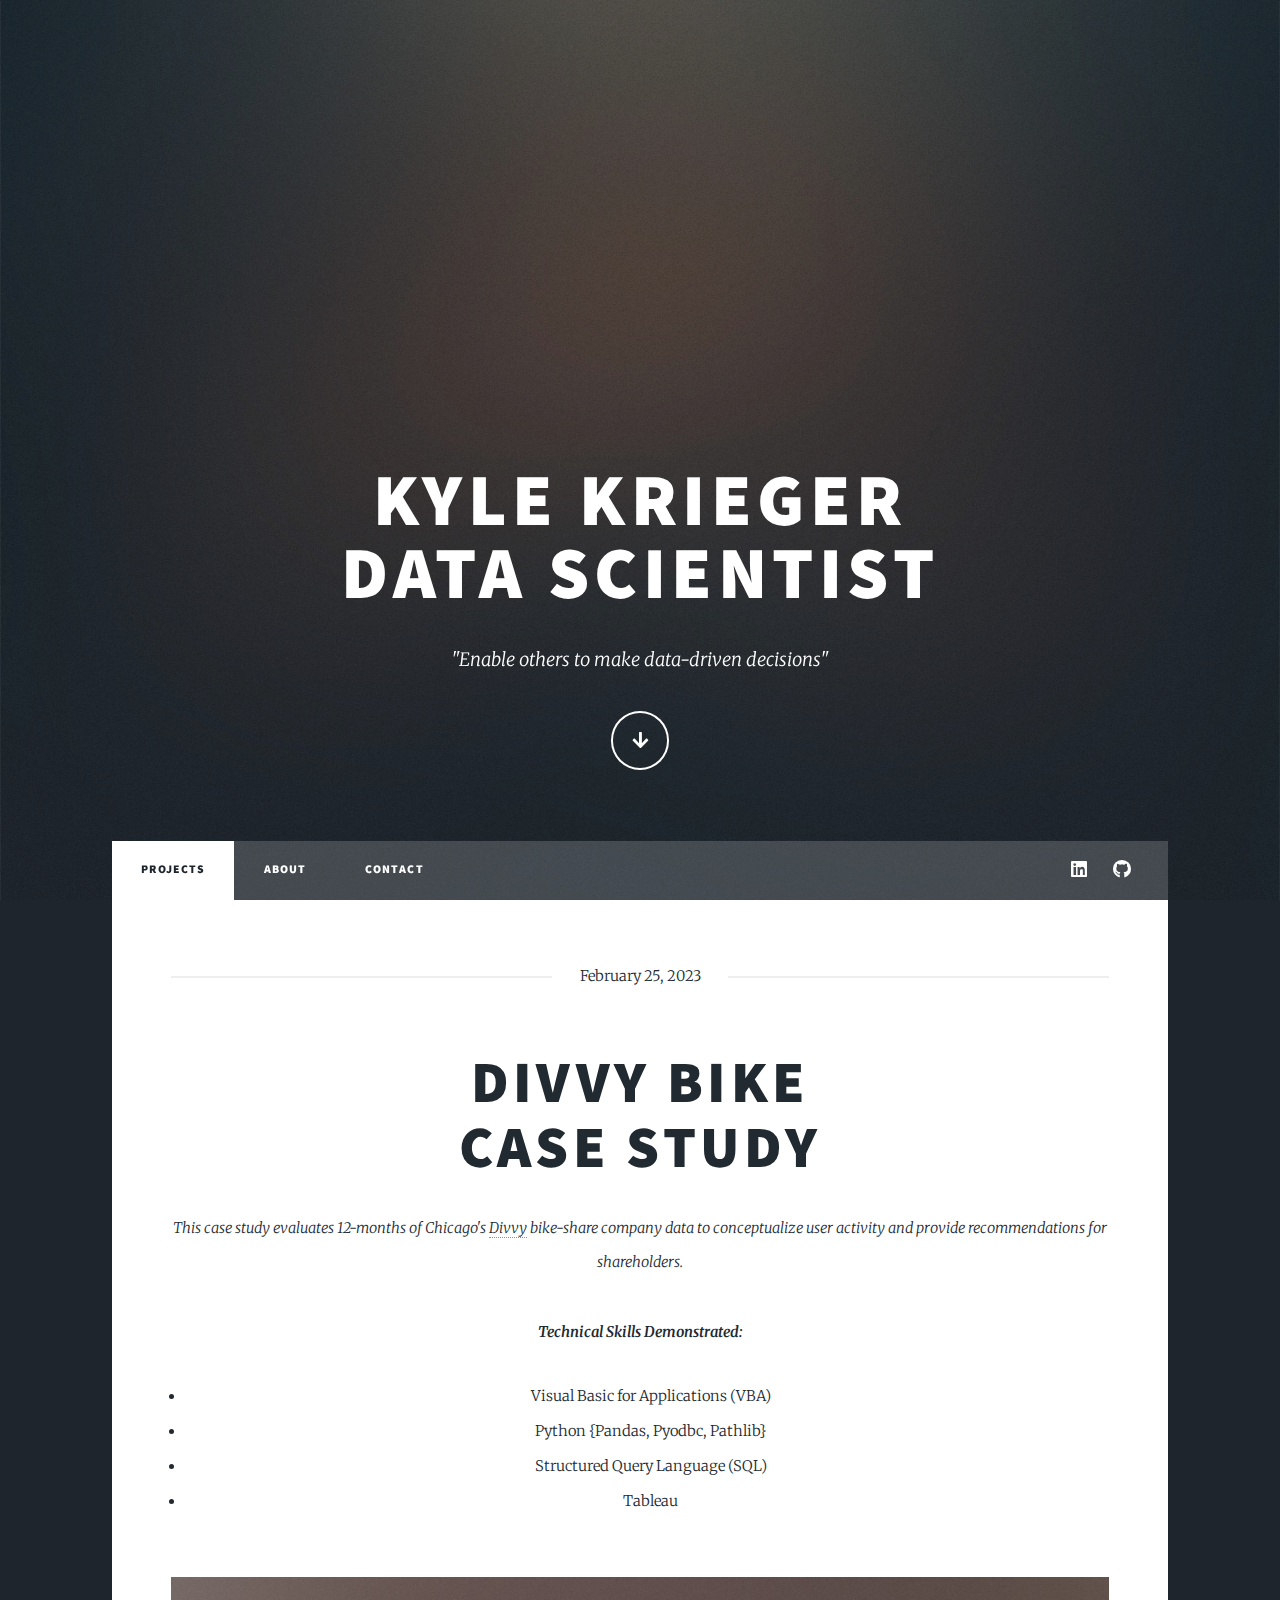
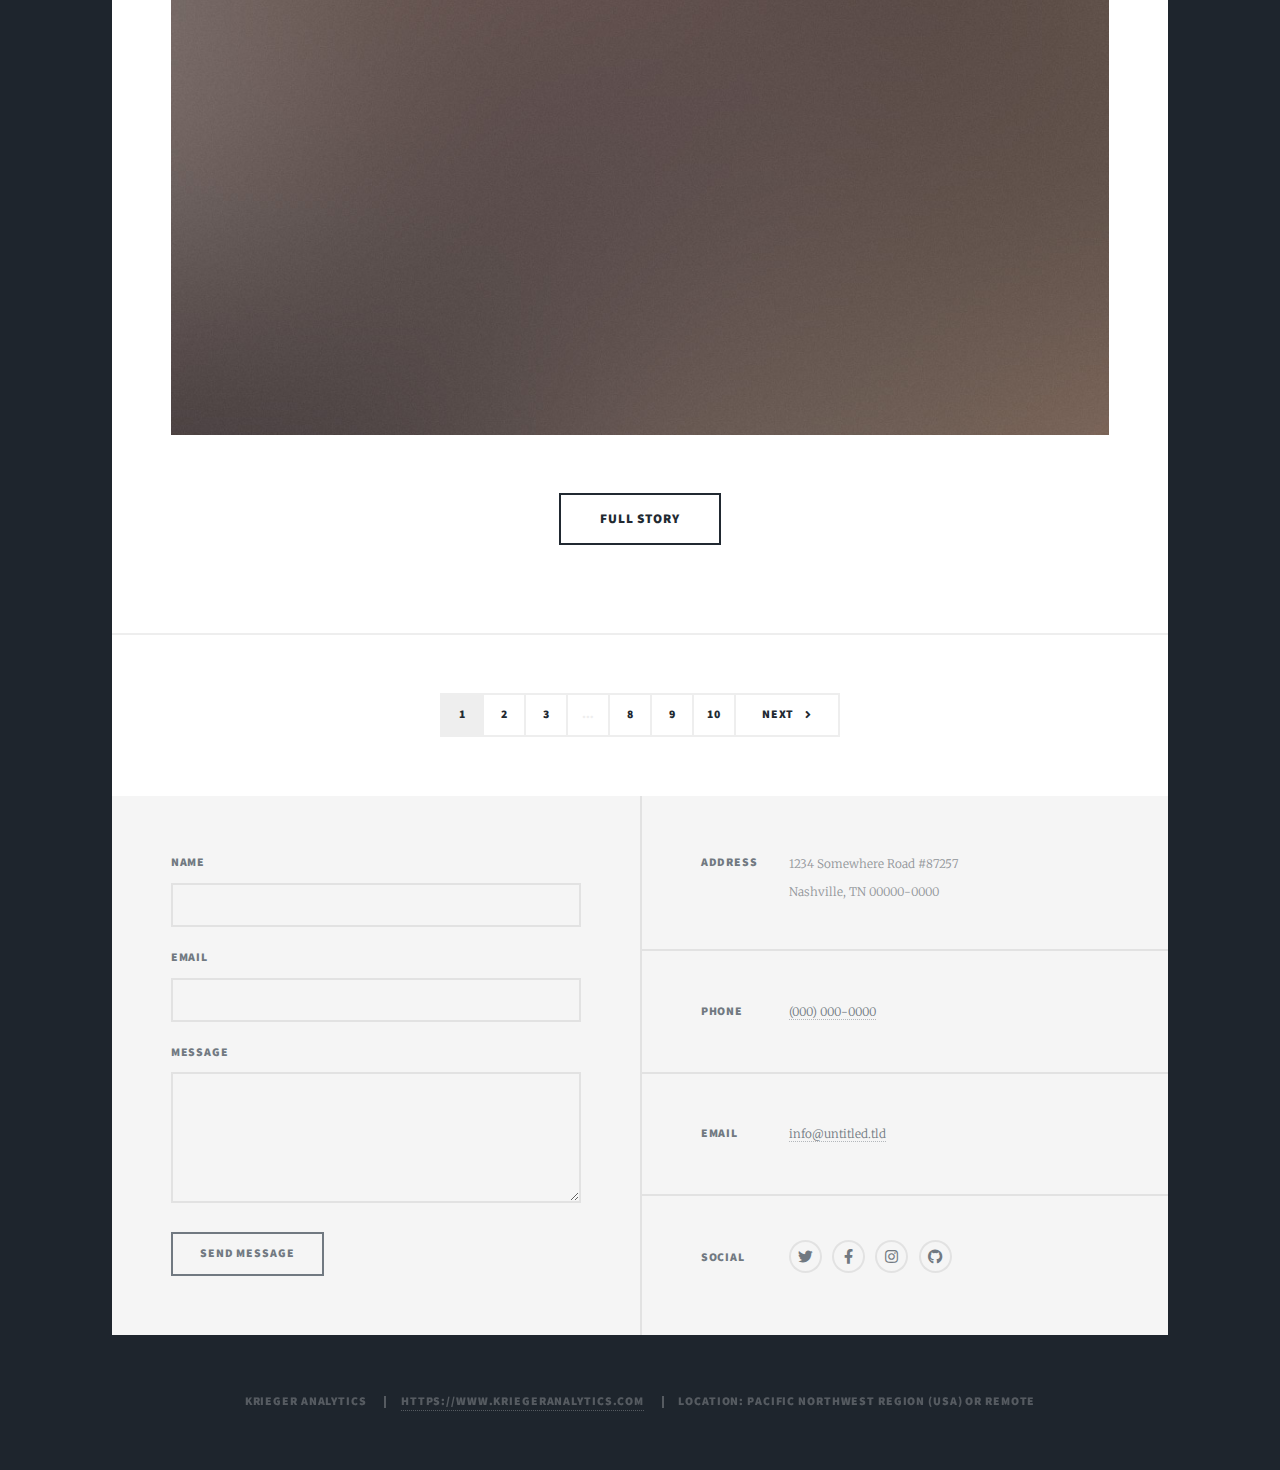
==== index.html @ 7797921b "Update index.html" ====
<!DOCTYPE HTML>
<!--
	Free for personal and commercial use under the CCA 3.0 license (html5up.net/license)
-->
<html>
	<head>
		<title>Krieger Analytics</title>
		<meta charset="utf-8" />
		<meta name="viewport" content="width=device-width, initial-scale=1, user-scalable=no" />
		<link rel="stylesheet" href="assets/css/main.css" />
		<noscript><link rel="stylesheet" href="assets/css/noscript.css" /></noscript>
	</head>
	<body class="is-preload">

		<!-- Wrapper -->
			<div id="wrapper" class="fade-in">

				<!-- Intro -->
					<div id="intro">
						<h1>Kyle Krieger<br />
						Data Scientist</h1>
						<p>"Enable others to make data-driven decisions"</p>
						<ul class="actions">
							<li><a href="#header" class="button icon solid solo fa-arrow-down scrolly">Continue</a></li>
						</ul>
					</div>

				<!-- Header -->
					<header id="header">
						<a href="index.html" class="logo">Portfolio Home</a>
					</header>

				<!-- Nav -->
					<nav id="nav">
						<ul class="links">
							<li class="active"><a href="index.html">Projects</a></li>
							<li><a href="generic.html">About</a></li>
							<li><a href="elements.html">Contact</a></li>
						</ul>
						<ul class="icons">
							<li><a href="https://www.linkedin.com/in/kyle-krieger/" class="icon brands fa-linkedin"><span class="label">Linkedin</span></a></li>
							<li><a href="https://github.com/kyle-krieger" class="icon brands fa-github"><span class="label">GitHub</span></a></li>
						</ul>
					</nav>

				<!-- Main -->
					<div id="main">

						<!-- Featured Post -->
							<article class="post featured">
								<header class="major">
									<span class="date">February 25, 2023</span>
									<h2><a href="#">Divvy Bike<br />
									Case study</a></h2>
									<p>This case study evaluates 12-months of Chicago's <a href="https://divvybikes.com">Divvy</a> bike-share company
									data to conceptualize user activity and provide recommendations for shareholders. <br /> <br />
									<b>Technical Skills Demonstrated:</b> <br />
										<ul><li>Visual Basic for Applications (VBA)</li>
										<li>Python {Pandas, Pyodbc, Pathlib}</li>
										<li>Structured Query Language (SQL)</li>
										<li>Tableau</li>
								</header>
								<a href="#" class="image main"><img src="images/pic01.jpg" alt="" /></a>
								<ul class="actions special">
									<li><a href="#" class="button large">Full Story</a></li>
								</ul>
							</article>

						<!-- Posts -->
							<!--<section class="posts">
								<article>
									<header>
										<span class="date">April 24, 2017</span>
										<h2><a href="#">Sed magna<br />
										ipsum faucibus</a></h2>
									</header>
									<a href="#" class="image fit"><img src="images/pic02.jpg" alt="" /></a>
									<p>Donec eget ex magna. Interdum et malesuada fames ac ante ipsum primis in faucibus. Pellentesque venenatis dolor imperdiet dolor mattis sagittis magna etiam.</p>
									<ul class="actions special">
										<li><a href="#" class="button">Full Story</a></li>
									</ul>
								</article>
								<article>
									<header>
										<span class="date">April 22, 2017</span>
										<h2><a href="#">Primis eget<br />
										imperdiet lorem</a></h2>
									</header>
									<a href="#" class="image fit"><img src="images/pic03.jpg" alt="" /></a>
									<p>Donec eget ex magna. Interdum et malesuada fames ac ante ipsum primis in faucibus. Pellentesque venenatis dolor imperdiet dolor mattis sagittis magna etiam.</p>
									<ul class="actions special">
										<li><a href="#" class="button">Full Story</a></li>
									</ul>
								</article>
								<article>
									<header>
										<span class="date">April 18, 2017</span>
										<h2><a href="#">Ante mattis<br />
										interdum dolor</a></h2>
									</header>
									<a href="#" class="image fit"><img src="images/pic04.jpg" alt="" /></a>
									<p>Donec eget ex magna. Interdum et malesuada fames ac ante ipsum primis in faucibus. Pellentesque venenatis dolor imperdiet dolor mattis sagittis magna etiam.</p>
									<ul class="actions special">
										<li><a href="#" class="button">Full Story</a></li>
									</ul>
								</article>
								<article>
									<header>
										<span class="date">April 14, 2017</span>
										<h2><a href="#">Tempus sed<br />
										nulla imperdiet</a></h2>
									</header>
									<a href="#" class="image fit"><img src="images/pic05.jpg" alt="" /></a>
									<p>Donec eget ex magna. Interdum et malesuada fames ac ante ipsum primis in faucibus. Pellentesque venenatis dolor imperdiet dolor mattis sagittis magna etiam.</p>
									<ul class="actions special">
										<li><a href="#" class="button">Full Story</a></li>
									</ul>
								</article>
								<article>
									<header>
										<span class="date">April 11, 2017</span>
										<h2><a href="#">Odio magna<br />
										sed consectetur</a></h2>
									</header>
									<a href="#" class="image fit"><img src="images/pic06.jpg" alt="" /></a>
									<p>Donec eget ex magna. Interdum et malesuada fames ac ante ipsum primis in faucibus. Pellentesque venenatis dolor imperdiet dolor mattis sagittis magna etiam.</p>
									<ul class="actions special">
										<li><a href="#" class="button">Full Story</a></li>
									</ul>
								</article>
								<article>
									<header>
										<span class="date">April 7, 2017</span>
										<h2><a href="#">Augue lorem<br />
										primis vestibulum</a></h2>
									</header>
									<a href="#" class="image fit"><img src="images/pic07.jpg" alt="" /></a>
									<p>Donec eget ex magna. Interdum et malesuada fames ac ante ipsum primis in faucibus. Pellentesque venenatis dolor imperdiet dolor mattis sagittis magna etiam.</p>
									<ul class="actions special">
										<li><a href="#" class="button">Full Story</a></li>
									</ul>
								</article>
							</section>-->

						<!-- Footer -->
							<footer>
								<div class="pagination">
									<!--<a href="#" class="previous">Prev</a>-->
									<a href="#" class="page active">1</a>
									<a href="#" class="page">2</a>
									<a href="#" class="page">3</a>
									<span class="extra">&hellip;</span>
									<a href="#" class="page">8</a>
									<a href="#" class="page">9</a>
									<a href="#" class="page">10</a>
									<a href="#" class="next">Next</a>
								</div>
							</footer>

					</div>

				<!-- Footer -->
					<footer id="footer">
						<section>
							<form method="post" action="#">
								<div class="fields">
									<div class="field">
										<label for="name">Name</label>
										<input type="text" name="name" id="name" />
									</div>
									<div class="field">
										<label for="email">Email</label>
										<input type="text" name="email" id="email" />
									</div>
									<div class="field">
										<label for="message">Message</label>
										<textarea name="message" id="message" rows="3"></textarea>
									</div>
								</div>
								<ul class="actions">
									<li><input type="submit" value="Send Message" /></li>
								</ul>
							</form>
						</section>
						<section class="split contact">
							<section class="alt">
								<h3>Address</h3>
								<p>1234 Somewhere Road #87257<br />
								Nashville, TN 00000-0000</p>
							</section>
							<section>
								<h3>Phone</h3>
								<p><a href="#">(000) 000-0000</a></p>
							</section>
							<section>
								<h3>Email</h3>
								<p><a href="#">info@untitled.tld</a></p>
							</section>
							<section>
								<h3>Social</h3>
								<ul class="icons alt">
									<li><a href="#" class="icon brands alt fa-twitter"><span class="label">Twitter</span></a></li>
									<li><a href="#" class="icon brands alt fa-facebook-f"><span class="label">Facebook</span></a></li>
									<li><a href="#" class="icon brands alt fa-instagram"><span class="label">Instagram</span></a></li>
									<li><a href="#" class="icon brands alt fa-github"><span class="label">GitHub</span></a></li>
								</ul>
							</section>
						</section>
					</footer>

				<!-- Copyright -->
					<div id="copyright">
						<ul>
							<li>Krieger Analytics</li>
							<li><a href="https://www.kriegeranalytics.com">https://www.kriegeranalytics.com</a></li>
							<li>Location: Pacific Northwest Region (USA) or Remote</li>
						</ul>
					</div>

			</div>

		<!-- Scripts -->
			<script src="assets/js/jquery.min.js"></script>
			<script src="assets/js/jquery.scrollex.min.js"></script>
			<script src="assets/js/jquery.scrolly.min.js"></script>
			<script src="assets/js/browser.min.js"></script>
			<script src="assets/js/breakpoints.min.js"></script>
			<script src="assets/js/util.js"></script>
			<script src="assets/js/main.js"></script>

	</body>
</html>
---- assets/css/main.css ----
@import url(fontawesome-all.min.css);
@import url("https://fonts.googleapis.com/css?family=Merriweather:300,700,300italic,700italic|Source+Sans+Pro:900");

/*
	Massively by HTML5 UP
	html5up.net | @ajlkn
	Free for personal and commercial use under the CCA 3.0 license (html5up.net/license)
*/

html, body, div, span, applet, object,
iframe, h1, h2, h3, h4, h5, h6, p, blockquote,
pre, a, abbr, acronym, address, big, cite,
code, del, dfn, em, img, ins, kbd, q, s, samp,
small, strike, strong, sub, sup, tt, var, b,
u, i, center, dl, dt, dd, ol, ul, li, fieldset,
form, label, legend, table, caption, tbody,
tfoot, thead, tr, th, td, article, aside,
canvas, details, embed, figure, figcaption,
footer, header, hgroup, menu, nav, output, ruby,
section, summary, time, mark, audio, video {
	margin: 0;
	padding: 0;
	border: 0;
	font-size: 100%;
	font: inherit;
	vertical-align: baseline;}

article, aside, details, figcaption, figure,
footer, header, hgroup, menu, nav, section {
	display: block;}

body {
	line-height: 1;
}

ol, ul {
	list-style: none;
}

blockquote, q {
	quotes: none;
}

	blockquote:before, blockquote:after, q:before, q:after {
		content: '';
		content: none;
	}

table {
	border-collapse: collapse;
	border-spacing: 0;
}

body {
	-webkit-text-size-adjust: none;
}

mark {
	background-color: transparent;
	color: inherit;
}

input::-moz-focus-inner {
	border: 0;
	padding: 0;
}

input, select, textarea {
	-moz-appearance: none;
	-webkit-appearance: none;
	-ms-appearance: none;
	appearance: none;
}

/* Basic */

	@-ms-viewport {
		width: device-width;
	}

	body {
		-ms-overflow-style: scrollbar;
	}

	@media screen and (max-width: 480px) {

		html, body {
			min-width: 320px;
		}

	}

	html {
		box-sizing: border-box;
	}

	*, *:before, *:after {
		box-sizing: inherit;
	}

	body {
		background-color: #1e252d;
	}

		body.is-preload *, body.is-preload *:before, body.is-preload *:after {
			-moz-animation: none !important;
			-webkit-animation: none !important;
			-ms-animation: none !important;
			animation: none !important;
			-moz-transition: none !important;
			-webkit-transition: none !important;
			-ms-transition: none !important;
			transition: none !important;
		}

/* Type */

	html {
		font-size: 16pt;
	}

		@media screen and (max-width: 1680px) {

			html {
				font-size: 12pt;
			}

		}

		@media screen and (max-width: 1280px) {

			html {
				font-size: 11pt;
			}

		}

		@media screen and (max-width: 360px) {

			html {
				font-size: 10pt;
			}

		}

	body {
		color: #212931;
	}

	body, input, select, textarea {
		font-family: "Merriweather", Georgia, serif;
		font-weight: 300;
		font-size: 1rem;
		line-height: 2.375;
	}

	a {
		-moz-transition: color 0.2s ease-in-out, background-color 0.2s ease-in-out, border-color 0.2s ease-in-out, box-shadow 0.2s ease-in-out;
		-webkit-transition: color 0.2s ease-in-out, background-color 0.2s ease-in-out, border-color 0.2s ease-in-out, box-shadow 0.2s ease-in-out;
		-ms-transition: color 0.2s ease-in-out, background-color 0.2s ease-in-out, border-color 0.2s ease-in-out, box-shadow 0.2s ease-in-out;
		transition: color 0.2s ease-in-out, background-color 0.2s ease-in-out, border-color 0.2s ease-in-out, box-shadow 0.2s ease-in-out;
		border-bottom: dotted 1px;
		text-decoration: none;
	}

		a:hover {
			border-bottom-color: transparent;
		}

	strong, b {
		font-weight: 600;
	}

	em, i {
		font-style: italic;
	}

	p {
		text-align: justify;
		margin: 0 0 2rem 0;
	}

	h1, h2, h3, h4, h5, h6 {
		font-family: "Source Sans Pro", Helvetica, sans-serif;
		font-weight: 900;
		line-height: 1.5;
		letter-spacing: 0.075em;
		text-transform: uppercase;
		margin: 0 0 1rem 0;
	}

		h1 a, h2 a, h3 a, h4 a, h5 a, h6 a {
			border-bottom: 0;
			color: inherit;
			text-decoration: none;
		}

	h1 {
		font-size: 4rem;
		line-height: 1.1;
		margin: 0 0 2rem 0;
	}

	h2 {
		font-size: 1.75rem;
		line-height: 1.3;
		margin: 0 0 1.5rem 0;
	}

	h3 {
		font-size: 1.25rem;
		margin: 0 0 1.5rem 0;
	}

	h4 {
		font-size: 1rem;
	}

	h5 {
		font-size: 0.9rem;
	}

	h6 {
		font-size: 0.8rem;
	}

	sub {
		font-size: 0.8rem;
		position: relative;
		top: 0.5rem;
	}

	sup {
		font-size: 0.8rem;
		position: relative;
		top: -0.5rem;
	}

	blockquote {
		border-left: solid 4px;
		font-style: italic;
		margin: 0 0 2rem 0;
		padding: 0.5rem 0 0.5rem 2rem;
	}

	code {
		border: solid 2px;
		font-family: "Courier New", monospace;
		font-size: 0.9rem;
		margin: 0 0.25rem;
		padding: 0.25rem 0.65rem;
	}

	pre {
		-webkit-overflow-scrolling: touch;
		font-family: "Courier New", monospace;
		font-size: 0.9rem;
		margin: 0 0 2rem 0;
	}

		pre code {
			display: block;
			line-height: 1.75;
			padding: 1rem 1.5rem;
			overflow-x: auto;
		}

	hr {
		border: 0;
		border-bottom: solid 2px;
		margin: 3rem 0;
	}

		hr.major {
			margin: 5rem 0;
		}

	.align-left {
		text-align: left;
	}

	.align-center {
		text-align: center;
	}

	.align-right {
		text-align: right;
	}

	input, select, textarea {
		color: #212931;
	}

	a {
		color: #212931;
		border-bottom-color: rgba(33, 41, 49, 0.5);
	}

		a:hover {
			border-bottom-color: transparent;
			color: #18bfef !important;
		}

	strong, b {
		color: #212931;
	}

	h1, h2, h3, h4, h5, h6 {
		color: #212931;
	}

	blockquote {
		border-left-color: #eeeeee;
	}

	code {
		background: rgba(220, 220, 220, 0.25);
		border-color: #eeeeee;
	}

	hr {
		border-bottom-color: #eeeeee;
	}

/* Row */

	.row {
		display: flex;
		flex-wrap: wrap;
		box-sizing: border-box;
		align-items: stretch;
	}

		.row > * {
			box-sizing: border-box;
		}

		.row.gtr-uniform > * > :last-child {
			margin-bottom: 0;
		}

		.row.aln-left {
			justify-content: flex-start;
		}

		.row.aln-center {
			justify-content: center;
		}

		.row.aln-right {
			justify-content: flex-end;
		}

		.row.aln-top {
			align-items: flex-start;
		}

		.row.aln-middle {
			align-items: center;
		}

		.row.aln-bottom {
			align-items: flex-end;
		}

		.row > .imp {
			order: -1;
		}

		.row > .col-1 {
			width: 8.33333%;
		}

		.row > .off-1 {
			margin-left: 8.33333%;
		}

		.row > .col-2 {
			width: 16.66667%;
		}

		.row > .off-2 {
			margin-left: 16.66667%;
		}

		.row > .col-3 {
			width: 25%;
		}

		.row > .off-3 {
			margin-left: 25%;
		}

		.row > .col-4 {
			width: 33.33333%;
		}

		.row > .off-4 {
			margin-left: 33.33333%;
		}

		.row > .col-5 {
			width: 41.66667%;
		}

		.row > .off-5 {
			margin-left: 41.66667%;
		}

		.row > .col-6 {
			width: 50%;
		}

		.row > .off-6 {
			margin-left: 50%;
		}

		.row > .col-7 {
			width: 58.33333%;
		}

		.row > .off-7 {
			margin-left: 58.33333%;
		}

		.row > .col-8 {
			width: 66.66667%;
		}

		.row > .off-8 {
			margin-left: 66.66667%;
		}

		.row > .col-9 {
			width: 75%;
		}

		.row > .off-9 {
			margin-left: 75%;
		}

		.row > .col-10 {
			width: 83.33333%;
		}

		.row > .off-10 {
			margin-left: 83.33333%;
		}

		.row > .col-11 {
			width: 91.66667%;
		}

		.row > .off-11 {
			margin-left: 91.66667%;
		}

		.row > .col-12 {
			width: 100%;
		}

		.row > .off-12 {
			margin-left: 100%;
		}

		.row.gtr-0 {
			margin-top: 0;
			margin-left: 0rem;
		}

			.row.gtr-0 > * {
				padding: 0 0 0 0rem;
			}

			.row.gtr-0.gtr-uniform {
				margin-top: 0rem;
			}

				.row.gtr-0.gtr-uniform > * {
					padding-top: 0rem;
				}

		.row.gtr-25 {
			margin-top: 0;
			margin-left: -0.375rem;
		}

			.row.gtr-25 > * {
				padding: 0 0 0 0.375rem;
			}

			.row.gtr-25.gtr-uniform {
				margin-top: -0.375rem;
			}

				.row.gtr-25.gtr-uniform > * {
					padding-top: 0.375rem;
				}

		.row.gtr-50 {
			margin-top: 0;
			margin-left: -0.75rem;
		}

			.row.gtr-50 > * {
				padding: 0 0 0 0.75rem;
			}

			.row.gtr-50.gtr-uniform {
				margin-top: -0.75rem;
			}

				.row.gtr-50.gtr-uniform > * {
					padding-top: 0.75rem;
				}

		.row {
			margin-top: 0;
			margin-left: -1.5rem;
		}

			.row > * {
				padding: 0 0 0 1.5rem;
			}

			.row.gtr-uniform {
				margin-top: -1.5rem;
			}

				.row.gtr-uniform > * {
					padding-top: 1.5rem;
				}

		.row.gtr-150 {
			margin-top: 0;
			margin-left: -2.25rem;
		}

			.row.gtr-150 > * {
				padding: 0 0 0 2.25rem;
			}

			.row.gtr-150.gtr-uniform {
				margin-top: -2.25rem;
			}

				.row.gtr-150.gtr-uniform > * {
					padding-top: 2.25rem;
				}

		.row.gtr-200 {
			margin-top: 0;
			margin-left: -3rem;
		}

			.row.gtr-200 > * {
				padding: 0 0 0 3rem;
			}

			.row.gtr-200.gtr-uniform {
				margin-top: -3rem;
			}

				.row.gtr-200.gtr-uniform > * {
					padding-top: 3rem;
				}

		@media screen and (max-width: 1680px) {

			.row {
				display: flex;
				flex-wrap: wrap;
				box-sizing: border-box;
				align-items: stretch;
			}

				.row > * {
					box-sizing: border-box;
				}

				.row.gtr-uniform > * > :last-child {
					margin-bottom: 0;
				}

				.row.aln-left {
					justify-content: flex-start;
				}

				.row.aln-center {
					justify-content: center;
				}

				.row.aln-right {
					justify-content: flex-end;
				}

				.row.aln-top {
					align-items: flex-start;
				}

				.row.aln-middle {
					align-items: center;
				}

				.row.aln-bottom {
					align-items: flex-end;
				}

				.row > .imp-xlarge {
					order: -1;
				}

				.row > .col-1-xlarge {
					width: 8.33333%;
				}

				.row > .off-1-xlarge {
					margin-left: 8.33333%;
				}

				.row > .col-2-xlarge {
					width: 16.66667%;
				}

				.row > .off-2-xlarge {
					margin-left: 16.66667%;
				}

				.row > .col-3-xlarge {
					width: 25%;
				}

				.row > .off-3-xlarge {
					margin-left: 25%;
				}

				.row > .col-4-xlarge {
					width: 33.33333%;
				}

				.row > .off-4-xlarge {
					margin-left: 33.33333%;
				}

				.row > .col-5-xlarge {
					width: 41.66667%;
				}

				.row > .off-5-xlarge {
					margin-left: 41.66667%;
				}

				.row > .col-6-xlarge {
					width: 50%;
				}

				.row > .off-6-xlarge {
					margin-left: 50%;
				}

				.row > .col-7-xlarge {
					width: 58.33333%;
				}

				.row > .off-7-xlarge {
					margin-left: 58.33333%;
				}

				.row > .col-8-xlarge {
					width: 66.66667%;
				}

				.row > .off-8-xlarge {
					margin-left: 66.66667%;
				}

				.row > .col-9-xlarge {
					width: 75%;
				}

				.row > .off-9-xlarge {
					margin-left: 75%;
				}

				.row > .col-10-xlarge {
					width: 83.33333%;
				}

				.row > .off-10-xlarge {
					margin-left: 83.33333%;
				}

				.row > .col-11-xlarge {
					width: 91.66667%;
				}

				.row > .off-11-xlarge {
					margin-left: 91.66667%;
				}

				.row > .col-12-xlarge {
					width: 100%;
				}

				.row > .off-12-xlarge {
					margin-left: 100%;
				}

				.row.gtr-0 {
					margin-top: 0;
					margin-left: 0rem;
				}

					.row.gtr-0 > * {
						padding: 0 0 0 0rem;
					}

					.row.gtr-0.gtr-uniform {
						margin-top: 0rem;
					}

						.row.gtr-0.gtr-uniform > * {
							padding-top: 0rem;
						}

				.row.gtr-25 {
					margin-top: 0;
					margin-left: -0.375rem;
				}

					.row.gtr-25 > * {
						padding: 0 0 0 0.375rem;
					}

					.row.gtr-25.gtr-uniform {
						margin-top: -0.375rem;
					}

						.row.gtr-25.gtr-uniform > * {
							padding-top: 0.375rem;
						}

				.row.gtr-50 {
					margin-top: 0;
					margin-left: -0.75rem;
				}

					.row.gtr-50 > * {
						padding: 0 0 0 0.75rem;
					}

					.row.gtr-50.gtr-uniform {
						margin-top: -0.75rem;
					}

						.row.gtr-50.gtr-uniform > * {
							padding-top: 0.75rem;
						}

				.row {
					margin-top: 0;
					margin-left: -1.5rem;
				}

					.row > * {
						padding: 0 0 0 1.5rem;
					}

					.row.gtr-uniform {
						margin-top: -1.5rem;
					}

						.row.gtr-uniform > * {
							padding-top: 1.5rem;
						}

				.row.gtr-150 {
					margin-top: 0;
					margin-left: -2.25rem;
				}

					.row.gtr-150 > * {
						padding: 0 0 0 2.25rem;
					}

					.row.gtr-150.gtr-uniform {
						margin-top: -2.25rem;
					}

						.row.gtr-150.gtr-uniform > * {
							padding-top: 2.25rem;
						}

				.row.gtr-200 {
					margin-top: 0;
					margin-left: -3rem;
				}

					.row.gtr-200 > * {
						padding: 0 0 0 3rem;
					}

					.row.gtr-200.gtr-uniform {
						margin-top: -3rem;
					}

						.row.gtr-200.gtr-uniform > * {
							padding-top: 3rem;
						}

		}

		@media screen and (max-width: 1280px) {

			.row {
				display: flex;
				flex-wrap: wrap;
				box-sizing: border-box;
				align-items: stretch;
			}

				.row > * {
					box-sizing: border-box;
				}

				.row.gtr-uniform > * > :last-child {
					margin-bottom: 0;
				}

				.row.aln-left {
					justify-content: flex-start;
				}

				.row.aln-center {
					justify-content: center;
				}

				.row.aln-right {
					justify-content: flex-end;
				}

				.row.aln-top {
					align-items: flex-start;
				}

				.row.aln-middle {
					align-items: center;
				}

				.row.aln-bottom {
					align-items: flex-end;
				}

				.row > .imp-large {
					order: -1;
				}

				.row > .col-1-large {
					width: 8.33333%;
				}

				.row > .off-1-large {
					margin-left: 8.33333%;
				}

				.row > .col-2-large {
					width: 16.66667%;
				}

				.row > .off-2-large {
					margin-left: 16.66667%;
				}

				.row > .col-3-large {
					width: 25%;
				}

				.row > .off-3-large {
					margin-left: 25%;
				}

				.row > .col-4-large {
					width: 33.33333%;
				}

				.row > .off-4-large {
					margin-left: 33.33333%;
				}

				.row > .col-5-large {
					width: 41.66667%;
				}

				.row > .off-5-large {
					margin-left: 41.66667%;
				}

				.row > .col-6-large {
					width: 50%;
				}

				.row > .off-6-large {
					margin-left: 50%;
				}

				.row > .col-7-large {
					width: 58.33333%;
				}

				.row > .off-7-large {
					margin-left: 58.33333%;
				}

				.row > .col-8-large {
					width: 66.66667%;
				}

				.row > .off-8-large {
					margin-left: 66.66667%;
				}

				.row > .col-9-large {
					width: 75%;
				}

				.row > .off-9-large {
					margin-left: 75%;
				}

				.row > .col-10-large {
					width: 83.33333%;
				}

				.row > .off-10-large {
					margin-left: 83.33333%;
				}

				.row > .col-11-large {
					width: 91.66667%;
				}

				.row > .off-11-large {
					margin-left: 91.66667%;
				}

				.row > .col-12-large {
					width: 100%;
				}

				.row > .off-12-large {
					margin-left: 100%;
				}

				.row.gtr-0 {
					margin-top: 0;
					margin-left: 0rem;
				}

					.row.gtr-0 > * {
						padding: 0 0 0 0rem;
					}

					.row.gtr-0.gtr-uniform {
						margin-top: 0rem;
					}

						.row.gtr-0.gtr-uniform > * {
							padding-top: 0rem;
						}

				.row.gtr-25 {
					margin-top: 0;
					margin-left: -0.375rem;
				}

					.row.gtr-25 > * {
						padding: 0 0 0 0.375rem;
					}

					.row.gtr-25.gtr-uniform {
						margin-top: -0.375rem;
					}

						.row.gtr-25.gtr-uniform > * {
							padding-top: 0.375rem;
						}

				.row.gtr-50 {
					margin-top: 0;
					margin-left: -0.75rem;
				}

					.row.gtr-50 > * {
						padding: 0 0 0 0.75rem;
					}

					.row.gtr-50.gtr-uniform {
						margin-top: -0.75rem;
					}

						.row.gtr-50.gtr-uniform > * {
							padding-top: 0.75rem;
						}

				.row {
					margin-top: 0;
					margin-left: -1.5rem;
				}

					.row > * {
						padding: 0 0 0 1.5rem;
					}

					.row.gtr-uniform {
						margin-top: -1.5rem;
					}

						.row.gtr-uniform > * {
							padding-top: 1.5rem;
						}

				.row.gtr-150 {
					margin-top: 0;
					margin-left: -2.25rem;
				}

					.row.gtr-150 > * {
						padding: 0 0 0 2.25rem;
					}

					.row.gtr-150.gtr-uniform {
						margin-top: -2.25rem;
					}

						.row.gtr-150.gtr-uniform > * {
							padding-top: 2.25rem;
						}

				.row.gtr-200 {
					margin-top: 0;
					margin-left: -3rem;
				}

					.row.gtr-200 > * {
						padding: 0 0 0 3rem;
					}

					.row.gtr-200.gtr-uniform {
						margin-top: -3rem;
					}

						.row.gtr-200.gtr-uniform > * {
							padding-top: 3rem;
						}

		}

		@media screen and (max-width: 980px) {

			.row {
				display: flex;
				flex-wrap: wrap;
				box-sizing: border-box;
				align-items: stretch;
			}

				.row > * {
					box-sizing: border-box;
				}

				.row.gtr-uniform > * > :last-child {
					margin-bottom: 0;
				}

				.row.aln-left {
					justify-content: flex-start;
				}

				.row.aln-center {
					justify-content: center;
				}

				.row.aln-right {
					justify-content: flex-end;
				}

				.row.aln-top {
					align-items: flex-start;
				}

				.row.aln-middle {
					align-items: center;
				}

				.row.aln-bottom {
					align-items: flex-end;
				}

				.row > .imp-medium {
					order: -1;
				}

				.row > .col-1-medium {
					width: 8.33333%;
				}

				.row > .off-1-medium {
					margin-left: 8.33333%;
				}

				.row > .col-2-medium {
					width: 16.66667%;
				}

				.row > .off-2-medium {
					margin-left: 16.66667%;
				}

				.row > .col-3-medium {
					width: 25%;
				}

				.row > .off-3-medium {
					margin-left: 25%;
				}

				.row > .col-4-medium {
					width: 33.33333%;
				}

				.row > .off-4-medium {
					margin-left: 33.33333%;
				}

				.row > .col-5-medium {
					width: 41.66667%;
				}

				.row > .off-5-medium {
					margin-left: 41.66667%;
				}

				.row > .col-6-medium {
					width: 50%;
				}

				.row > .off-6-medium {
					margin-left: 50%;
				}

				.row > .col-7-medium {
					width: 58.33333%;
				}

				.row > .off-7-medium {
					margin-left: 58.33333%;
				}

				.row > .col-8-medium {
					width: 66.66667%;
				}

				.row > .off-8-medium {
					margin-left: 66.66667%;
				}

				.row > .col-9-medium {
					width: 75%;
				}

				.row > .off-9-medium {
					margin-left: 75%;
				}

				.row > .col-10-medium {
					width: 83.33333%;
				}

				.row > .off-10-medium {
					margin-left: 83.33333%;
				}

				.row > .col-11-medium {
					width: 91.66667%;
				}

				.row > .off-11-medium {
					margin-left: 91.66667%;
				}

				.row > .col-12-medium {
					width: 100%;
				}

				.row > .off-12-medium {
					margin-left: 100%;
				}

				.row.gtr-0 {
					margin-top: 0;
					margin-left: 0rem;
				}

					.row.gtr-0 > * {
						padding: 0 0 0 0rem;
					}

					.row.gtr-0.gtr-uniform {
						margin-top: 0rem;
					}

						.row.gtr-0.gtr-uniform > * {
							padding-top: 0rem;
						}

				.row.gtr-25 {
					margin-top: 0;
					margin-left: -0.375rem;
				}

					.row.gtr-25 > * {
						padding: 0 0 0 0.375rem;
					}

					.row.gtr-25.gtr-uniform {
						margin-top: -0.375rem;
					}

						.row.gtr-25.gtr-uniform > * {
							padding-top: 0.375rem;
						}

				.row.gtr-50 {
					margin-top: 0;
					margin-left: -0.75rem;
				}

					.row.gtr-50 > * {
						padding: 0 0 0 0.75rem;
					}

					.row.gtr-50.gtr-uniform {
						margin-top: -0.75rem;
					}

						.row.gtr-50.gtr-uniform > * {
							padding-top: 0.75rem;
						}

				.row {
					margin-top: 0;
					margin-left: -1.5rem;
				}

					.row > * {
						padding: 0 0 0 1.5rem;
					}

					.row.gtr-uniform {
						margin-top: -1.5rem;
					}

						.row.gtr-uniform > * {
							padding-top: 1.5rem;
						}

				.row.gtr-150 {
					margin-top: 0;
					margin-left: -2.25rem;
				}

					.row.gtr-150 > * {
						padding: 0 0 0 2.25rem;
					}

					.row.gtr-150.gtr-uniform {
						margin-top: -2.25rem;
					}

						.row.gtr-150.gtr-uniform > * {
							padding-top: 2.25rem;
						}

				.row.gtr-200 {
					margin-top: 0;
					margin-left: -3rem;
				}

					.row.gtr-200 > * {
						padding: 0 0 0 3rem;
					}

					.row.gtr-200.gtr-uniform {
						margin-top: -3rem;
					}

						.row.gtr-200.gtr-uniform > * {
							padding-top: 3rem;
						}

		}

		@media screen and (max-width: 736px) {

			.row {
				display: flex;
				flex-wrap: wrap;
				box-sizing: border-box;
				align-items: stretch;
			}

				.row > * {
					box-sizing: border-box;
				}

				.row.gtr-uniform > * > :last-child {
					margin-bottom: 0;
				}

				.row.aln-left {
					justify-content: flex-start;
				}

				.row.aln-center {
					justify-content: center;
				}

				.row.aln-right {
					justify-content: flex-end;
				}

				.row.aln-top {
					align-items: flex-start;
				}

				.row.aln-middle {
					align-items: center;
				}

				.row.aln-bottom {
					align-items: flex-end;
				}

				.row > .imp-small {
					order: -1;
				}

				.row > .col-1-small {
					width: 8.33333%;
				}

				.row > .off-1-small {
					margin-left: 8.33333%;
				}

				.row > .col-2-small {
					width: 16.66667%;
				}

				.row > .off-2-small {
					margin-left: 16.66667%;
				}

				.row > .col-3-small {
					width: 25%;
				}

				.row > .off-3-small {
					margin-left: 25%;
				}

				.row > .col-4-small {
					width: 33.33333%;
				}

				.row > .off-4-small {
					margin-left: 33.33333%;
				}

				.row > .col-5-small {
					width: 41.66667%;
				}

				.row > .off-5-small {
					margin-left: 41.66667%;
				}

				.row > .col-6-small {
					width: 50%;
				}

				.row > .off-6-small {
					margin-left: 50%;
				}

				.row > .col-7-small {
					width: 58.33333%;
				}

				.row > .off-7-small {
					margin-left: 58.33333%;
				}

				.row > .col-8-small {
					width: 66.66667%;
				}

				.row > .off-8-small {
					margin-left: 66.66667%;
				}

				.row > .col-9-small {
					width: 75%;
				}

				.row > .off-9-small {
					margin-left: 75%;
				}

				.row > .col-10-small {
					width: 83.33333%;
				}

				.row > .off-10-small {
					margin-left: 83.33333%;
				}

				.row > .col-11-small {
					width: 91.66667%;
				}

				.row > .off-11-small {
					margin-left: 91.66667%;
				}

				.row > .col-12-small {
					width: 100%;
				}

				.row > .off-12-small {
					margin-left: 100%;
				}

				.row.gtr-0 {
					margin-top: 0;
					margin-left: 0rem;
				}

					.row.gtr-0 > * {
						padding: 0 0 0 0rem;
					}

					.row.gtr-0.gtr-uniform {
						margin-top: 0rem;
					}

						.row.gtr-0.gtr-uniform > * {
							padding-top: 0rem;
						}

				.row.gtr-25 {
					margin-top: 0;
					margin-left: -0.375rem;
				}

					.row.gtr-25 > * {
						padding: 0 0 0 0.375rem;
					}

					.row.gtr-25.gtr-uniform {
						margin-top: -0.375rem;
					}

						.row.gtr-25.gtr-uniform > * {
							padding-top: 0.375rem;
						}

				.row.gtr-50 {
					margin-top: 0;
					margin-left: -0.75rem;
				}

					.row.gtr-50 > * {
						padding: 0 0 0 0.75rem;
					}

					.row.gtr-50.gtr-uniform {
						margin-top: -0.75rem;
					}

						.row.gtr-50.gtr-uniform > * {
							padding-top: 0.75rem;
						}

				.row {
					margin-top: 0;
					margin-left: -1.5rem;
				}

					.row > * {
						padding: 0 0 0 1.5rem;
					}

					.row.gtr-uniform {
						margin-top: -1.5rem;
					}

						.row.gtr-uniform > * {
							padding-top: 1.5rem;
						}

				.row.gtr-150 {
					margin-top: 0;
					margin-left: -2.25rem;
				}

					.row.gtr-150 > * {
						padding: 0 0 0 2.25rem;
					}

					.row.gtr-150.gtr-uniform {
						margin-top: -2.25rem;
					}

						.row.gtr-150.gtr-uniform > * {
							padding-top: 2.25rem;
						}

				.row.gtr-200 {
					margin-top: 0;
					margin-left: -3rem;
				}

					.row.gtr-200 > * {
						padding: 0 0 0 3rem;
					}

					.row.gtr-200.gtr-uniform {
						margin-top: -3rem;
					}

						.row.gtr-200.gtr-uniform > * {
							padding-top: 3rem;
						}

		}

		@media screen and (max-width: 480px) {

			.row {
				display: flex;
				flex-wrap: wrap;
				box-sizing: border-box;
				align-items: stretch;
			}

				.row > * {
					box-sizing: border-box;
				}

				.row.gtr-uniform > * > :last-child {
					margin-bottom: 0;
				}

				.row.aln-left {
					justify-content: flex-start;
				}

				.row.aln-center {
					justify-content: center;
				}

				.row.aln-right {
					justify-content: flex-end;
				}

				.row.aln-top {
					align-items: flex-start;
				}

				.row.aln-middle {
					align-items: center;
				}

				.row.aln-bottom {
					align-items: flex-end;
				}

				.row > .imp-xsmall {
					order: -1;
				}

				.row > .col-1-xsmall {
					width: 8.33333%;
				}

				.row > .off-1-xsmall {
					margin-left: 8.33333%;
				}

				.row > .col-2-xsmall {
					width: 16.66667%;
				}

				.row > .off-2-xsmall {
					margin-left: 16.66667%;
				}

				.row > .col-3-xsmall {
					width: 25%;
				}

				.row > .off-3-xsmall {
					margin-left: 25%;
				}

				.row > .col-4-xsmall {
					width: 33.33333%;
				}

				.row > .off-4-xsmall {
					margin-left: 33.33333%;
				}

				.row > .col-5-xsmall {
					width: 41.66667%;
				}

				.row > .off-5-xsmall {
					margin-left: 41.66667%;
				}

				.row > .col-6-xsmall {
					width: 50%;
				}

				.row > .off-6-xsmall {
					margin-left: 50%;
				}

				.row > .col-7-xsmall {
					width: 58.33333%;
				}

				.row > .off-7-xsmall {
					margin-left: 58.33333%;
				}

				.row > .col-8-xsmall {
					width: 66.66667%;
				}

				.row > .off-8-xsmall {
					margin-left: 66.66667%;
				}

				.row > .col-9-xsmall {
					width: 75%;
				}

				.row > .off-9-xsmall {
					margin-left: 75%;
				}

				.row > .col-10-xsmall {
					width: 83.33333%;
				}

				.row > .off-10-xsmall {
					margin-left: 83.33333%;
				}

				.row > .col-11-xsmall {
					width: 91.66667%;
				}

				.row > .off-11-xsmall {
					margin-left: 91.66667%;
				}

				.row > .col-12-xsmall {
					width: 100%;
				}

				.row > .off-12-xsmall {
					margin-left: 100%;
				}

				.row.gtr-0 {
					margin-top: 0;
					margin-left: 0rem;
				}

					.row.gtr-0 > * {
						padding: 0 0 0 0rem;
					}

					.row.gtr-0.gtr-uniform {
						margin-top: 0rem;
					}

						.row.gtr-0.gtr-uniform > * {
							padding-top: 0rem;
						}

				.row.gtr-25 {
					margin-top: 0;
					margin-left: -0.375rem;
				}

					.row.gtr-25 > * {
						padding: 0 0 0 0.375rem;
					}

					.row.gtr-25.gtr-uniform {
						margin-top: -0.375rem;
					}

						.row.gtr-25.gtr-uniform > * {
							padding-top: 0.375rem;
						}

				.row.gtr-50 {
					margin-top: 0;
					margin-left: -0.75rem;
				}

					.row.gtr-50 > * {
						padding: 0 0 0 0.75rem;
					}

					.row.gtr-50.gtr-uniform {
						margin-top: -0.75rem;
					}

						.row.gtr-50.gtr-uniform > * {
							padding-top: 0.75rem;
						}

				.row {
					margin-top: 0;
					margin-left: -1.5rem;
				}

					.row > * {
						padding: 0 0 0 1.5rem;
					}

					.row.gtr-uniform {
						margin-top: -1.5rem;
					}

						.row.gtr-uniform > * {
							padding-top: 1.5rem;
						}

				.row.gtr-150 {
					margin-top: 0;
					margin-left: -2.25rem;
				}

					.row.gtr-150 > * {
						padding: 0 0 0 2.25rem;
					}

					.row.gtr-150.gtr-uniform {
						margin-top: -2.25rem;
					}

						.row.gtr-150.gtr-uniform > * {
							padding-top: 2.25rem;
						}

				.row.gtr-200 {
					margin-top: 0;
					margin-left: -3rem;
				}

					.row.gtr-200 > * {
						padding: 0 0 0 3rem;
					}

					.row.gtr-200.gtr-uniform {
						margin-top: -3rem;
					}

						.row.gtr-200.gtr-uniform > * {
							padding-top: 3rem;
						}

		}

		@media screen and (max-width: 360px) {

			.row {
				display: flex;
				flex-wrap: wrap;
				box-sizing: border-box;
				align-items: stretch;
			}

				.row > * {
					box-sizing: border-box;
				}

				.row.gtr-uniform > * > :last-child {
					margin-bottom: 0;
				}

				.row.aln-left {
					justify-content: flex-start;
				}

				.row.aln-center {
					justify-content: center;
				}

				.row.aln-right {
					justify-content: flex-end;
				}

				.row.aln-top {
					align-items: flex-start;
				}

				.row.aln-middle {
					align-items: center;
				}

				.row.aln-bottom {
					align-items: flex-end;
				}

				.row > .imp-xxsmall {
					order: -1;
				}

				.row > .col-1-xxsmall {
					width: 8.33333%;
				}

				.row > .off-1-xxsmall {
					margin-left: 8.33333%;
				}

				.row > .col-2-xxsmall {
					width: 16.66667%;
				}

				.row > .off-2-xxsmall {
					margin-left: 16.66667%;
				}

				.row > .col-3-xxsmall {
					width: 25%;
				}

				.row > .off-3-xxsmall {
					margin-left: 25%;
				}

				.row > .col-4-xxsmall {
					width: 33.33333%;
				}

				.row > .off-4-xxsmall {
					margin-left: 33.33333%;
				}

				.row > .col-5-xxsmall {
					width: 41.66667%;
				}

				.row > .off-5-xxsmall {
					margin-left: 41.66667%;
				}

				.row > .col-6-xxsmall {
					width: 50%;
				}

				.row > .off-6-xxsmall {
					margin-left: 50%;
				}

				.row > .col-7-xxsmall {
					width: 58.33333%;
				}

				.row > .off-7-xxsmall {
					margin-left: 58.33333%;
				}

				.row > .col-8-xxsmall {
					width: 66.66667%;
				}

				.row > .off-8-xxsmall {
					margin-left: 66.66667%;
				}

				.row > .col-9-xxsmall {
					width: 75%;
				}

				.row > .off-9-xxsmall {
					margin-left: 75%;
				}

				.row > .col-10-xxsmall {
					width: 83.33333%;
				}

				.row > .off-10-xxsmall {
					margin-left: 83.33333%;
				}

				.row > .col-11-xxsmall {
					width: 91.66667%;
				}

				.row > .off-11-xxsmall {
					margin-left: 91.66667%;
				}

				.row > .col-12-xxsmall {
					width: 100%;
				}

				.row > .off-12-xxsmall {
					margin-left: 100%;
				}

				.row.gtr-0 {
					margin-top: 0;
					margin-left: 0rem;
				}

					.row.gtr-0 > * {
						padding: 0 0 0 0rem;
					}

					.row.gtr-0.gtr-uniform {
						margin-top: 0rem;
					}

						.row.gtr-0.gtr-uniform > * {
							padding-top: 0rem;
						}

				.row.gtr-25 {
					margin-top: 0;
					margin-left: -0.375rem;
				}

					.row.gtr-25 > * {
						padding: 0 0 0 0.375rem;
					}

					.row.gtr-25.gtr-uniform {
						margin-top: -0.375rem;
					}

						.row.gtr-25.gtr-uniform > * {
							padding-top: 0.375rem;
						}

				.row.gtr-50 {
					margin-top: 0;
					margin-left: -0.75rem;
				}

					.row.gtr-50 > * {
						padding: 0 0 0 0.75rem;
					}

					.row.gtr-50.gtr-uniform {
						margin-top: -0.75rem;
					}

						.row.gtr-50.gtr-uniform > * {
							padding-top: 0.75rem;
						}

				.row {
					margin-top: 0;
					margin-left: -1.5rem;
				}

					.row > * {
						padding: 0 0 0 1.5rem;
					}

					.row.gtr-uniform {
						margin-top: -1.5rem;
					}

						.row.gtr-uniform > * {
							padding-top: 1.5rem;
						}

				.row.gtr-150 {
					margin-top: 0;
					margin-left: -2.25rem;
				}

					.row.gtr-150 > * {
						padding: 0 0 0 2.25rem;
					}

					.row.gtr-150.gtr-uniform {
						margin-top: -2.25rem;
					}

						.row.gtr-150.gtr-uniform > * {
							padding-top: 2.25rem;
						}

				.row.gtr-200 {
					margin-top: 0;
					margin-left: -3rem;
				}

					.row.gtr-200 > * {
						padding: 0 0 0 3rem;
					}

					.row.gtr-200.gtr-uniform {
						margin-top: -3rem;
					}

						.row.gtr-200.gtr-uniform > * {
							padding-top: 3rem;
						}

		}

/* Box */

	.box {
		border: solid 2px;
		margin-bottom: 2rem;
		padding: 1.5rem;
	}

		.box > :last-child,
		.box > :last-child > :last-child,
		.box > :last-child > :last-child > :last-child {
			margin-bottom: 0;
		}

		.box.alt {
			border: 0;
			border-radius: 0;
			padding: 0;
		}

	.box {
		border-color: #eeeeee;
	}

/* Button */

	input[type="submit"],
	input[type="reset"],
	input[type="button"],
	button,
	.button {
		-moz-appearance: none;
		-webkit-appearance: none;
		-ms-appearance: none;
		appearance: none;
		-moz-transition: background-color 0.2s ease-in-out, box-shadow 0.2s ease-in-out, color 0.2s ease-in-out;
		-webkit-transition: background-color 0.2s ease-in-out, box-shadow 0.2s ease-in-out, color 0.2s ease-in-out;
		-ms-transition: background-color 0.2s ease-in-out, box-shadow 0.2s ease-in-out, color 0.2s ease-in-out;
		transition: background-color 0.2s ease-in-out, box-shadow 0.2s ease-in-out, color 0.2s ease-in-out;
		border: 0;
		border-radius: 0;
		cursor: pointer;
		display: inline-block;
		font-family: "Source Sans Pro", Helvetica, sans-serif;
		font-size: 0.8rem;
		font-weight: 900;
		letter-spacing: 0.075em;
		height: 3rem;
		line-height: 3rem;
		padding: 0 2rem;
		text-align: center;
		text-decoration: none;
		text-transform: uppercase;
		white-space: nowrap;
	}

		input[type="submit"].icon:before,
		input[type="reset"].icon:before,
		input[type="button"].icon:before,
		button.icon:before,
		.button.icon:before {
			margin-right: 0.5rem;
		}

		input[type="submit"].icon.solo,
		input[type="reset"].icon.solo,
		input[type="button"].icon.solo,
		button.icon.solo,
		.button.icon.solo {
			position: relative;
			width: 4rem;
			height: 4rem;
			line-height: 4rem;
			border-radius: 4rem;
			text-indent: 4rem;
			overflow: hidden;
			padding: 0;
			white-space: nowrap;
		}

			input[type="submit"].icon.solo:before,
			input[type="reset"].icon.solo:before,
			input[type="button"].icon.solo:before,
			button.icon.solo:before,
			.button.icon.solo:before {
				position: absolute;
				display: block;
				top: 0;
				left: 0;
				width: inherit;
				height: inherit;
				line-height: inherit;
				font-size: 1.25rem;
				margin-right: 0;
				text-align: center;
				text-indent: 0;
			}

		input[type="submit"].fit,
		input[type="reset"].fit,
		input[type="button"].fit,
		button.fit,
		.button.fit {
			width: 100%;
		}

		input[type="submit"].small,
		input[type="reset"].small,
		input[type="button"].small,
		button.small,
		.button.small {
			font-size: 0.7rem;
			height: 2.5rem;
			line-height: 2.5rem;
			padding: 0 1.5rem;
		}

		input[type="submit"].large,
		input[type="reset"].large,
		input[type="button"].large,
		button.large,
		.button.large {
			font-size: 0.9rem;
			height: 3.5rem;
			line-height: 3.5rem;
			padding: 0 2.75rem;
		}

		@media screen and (max-width: 980px) {

			input[type="submit"],
			input[type="reset"],
			input[type="button"],
			button,
			.button {
				font-size: 0.9rem;
				height: 3.25rem;
				line-height: 3.25rem;
			}

				input[type="submit"].large,
				input[type="reset"].large,
				input[type="button"].large,
				button.large,
				.button.large {
					font-size: 1rem;
					height: 3.75rem;
					line-height: 3.75rem;
				}

		}

		input[type="submit"].disabled, input[type="submit"]:disabled,
		input[type="reset"].disabled,
		input[type="reset"]:disabled,
		input[type="button"].disabled,
		input[type="button"]:disabled,
		button.disabled,
		button:disabled,
		.button.disabled,
		.button:disabled {
			pointer-events: none;
			opacity: 0.25;
		}

	input[type="submit"],
	input[type="reset"],
	input[type="button"],
	button,
	.button {
		background-color: transparent;
		box-shadow: inset 0 0 0 2px #212931;
		color: #212931 !important;
	}

		input[type="submit"]:hover,
		input[type="reset"]:hover,
		input[type="button"]:hover,
		button:hover,
		.button:hover {
			box-shadow: inset 0 0 0 2px #18bfef;
			color: #18bfef !important;
		}

		input[type="submit"].primary,
		input[type="reset"].primary,
		input[type="button"].primary,
		button.primary,
		.button.primary {
			background-color: #212931;
			box-shadow: none;
			color: #ffffff !important;
		}

			input[type="submit"].primary:hover,
			input[type="reset"].primary:hover,
			input[type="button"].primary:hover,
			button.primary:hover,
			.button.primary:hover {
				background-color: #18bfef;
			}

/* Form */

	form {
		margin: 0 0 2rem 0;
	}

		form > :last-child {
			margin-bottom: 0;
		}

		form > .fields {
			display: -moz-flex;
			display: -webkit-flex;
			display: -ms-flex;
			display: flex;
			-moz-flex-wrap: wrap;
			-webkit-flex-wrap: wrap;
			-ms-flex-wrap: wrap;
			flex-wrap: wrap;
			width: calc(100% + 3rem);
			margin: -1.5rem 0 2rem -1.5rem;
		}

			form > .fields > .field {
				-moz-flex-grow: 0;
				-webkit-flex-grow: 0;
				-ms-flex-grow: 0;
				flex-grow: 0;
				-moz-flex-shrink: 0;
				-webkit-flex-shrink: 0;
				-ms-flex-shrink: 0;
				flex-shrink: 0;
				padding: 1.5rem 0 0 1.5rem;
				width: calc(100% - 1.5rem);
			}

				form > .fields > .field.half {
					width: calc(50% - 0.75rem);
				}

				form > .fields > .field.third {
					width: calc(100%/3 - 0.5rem);
				}

				form > .fields > .field.quarter {
					width: calc(25% - 0.375rem);
				}

		@media screen and (max-width: 480px) {

			form > .fields {
				width: calc(100% + 3rem);
				margin: -1.5rem 0 2rem -1.5rem;
			}

				form > .fields > .field {
					padding: 1.5rem 0 0 1.5rem;
					width: calc(100% - 1.5rem);
				}

					form > .fields > .field.half {
						width: calc(100% - 1.5rem);
					}

					form > .fields > .field.third {
						width: calc(100% - 1.5rem);
					}

					form > .fields > .field.quarter {
						width: calc(100% - 1.5rem);
					}

		}

	label {
		display: block;
		font-family: "Source Sans Pro", Helvetica, sans-serif;
		font-weight: 900;
		line-height: 1.5;
		letter-spacing: 0.075em;
		font-size: 0.8rem;
		text-transform: uppercase;
		margin: 0 0 0.75rem 0;
	}

		@media screen and (max-width: 980px) {

			label {
				font-size: 0.9rem;
			}

		}

	input[type="text"],
	input[type="password"],
	input[type="email"],
	select,
	textarea {
		-moz-appearance: none;
		-webkit-appearance: none;
		-ms-appearance: none;
		appearance: none;
		background: transparent;
		border-radius: 0;
		border: solid 2px;
		color: inherit;
		display: block;
		outline: 0;
		padding: 0 1rem;
		text-decoration: none;
		width: 100%;
	}

		input[type="text"]:invalid,
		input[type="password"]:invalid,
		input[type="email"]:invalid,
		select:invalid,
		textarea:invalid {
			box-shadow: none;
		}

	select {
		background-size: 1.25rem;
		background-repeat: no-repeat;
		background-position: calc(100% - 1rem) center;
		height: 3rem;
		padding-right: 3rem;
		text-overflow: ellipsis;
	}

		select:focus::-ms-value {
			background-color: transparent;
		}

		select::-ms-expand {
			display: none;
		}

	input[type="text"],
	input[type="password"],
	input[type="email"],
	select {
		height: 3rem;
	}

	textarea {
		padding: 0.75rem 1rem;
	}

	input[type="checkbox"],
	input[type="radio"] {
		-moz-appearance: none;
		-webkit-appearance: none;
		-ms-appearance: none;
		appearance: none;
		display: block;
		float: left;
		margin-right: -2rem;
		opacity: 0;
		width: 1rem;
		z-index: -1;
	}

		input[type="checkbox"] + label,
		input[type="radio"] + label {
			text-decoration: none;
			cursor: pointer;
			display: inline-block;
			font-size: 1rem;
			letter-spacing: 0;
			font-family: "Merriweather", Georgia, serif;
			text-transform: none;
			font-weight: 300;
			padding-left: 2.8rem;
			padding-right: 1rem;
			position: relative;
		}

			input[type="checkbox"] + label:before,
			input[type="radio"] + label:before {
				-moz-osx-font-smoothing: grayscale;
				-webkit-font-smoothing: antialiased;
				display: inline-block;
				font-style: normal;
				font-variant: normal;
				text-rendering: auto;
				line-height: 1;
				text-transform: none !important;
				font-family: 'Font Awesome 5 Free';
				font-weight: 900;
			}

			input[type="checkbox"] + label:before,
			input[type="radio"] + label:before {
				border-radius: 0;
				border: solid 2px;
				content: '';
				display: inline-block;
				font-size: 0.8rem;
				height: 1.8rem;
				left: 0;
				line-height: 1.65rem;
				position: absolute;
				text-align: center;
				top: -0.125rem;
				width: 1.8rem;
			}

		input[type="checkbox"]:checked + label:before,
		input[type="radio"]:checked + label:before {
			content: '\f00c';
		}

	input[type="checkbox"] + label:before {
		border-radius: 0;
	}

	input[type="radio"] + label:before {
		border-radius: 100%;
	}

	::-webkit-input-placeholder {
		opacity: 1.0;
	}

	:-moz-placeholder {
		opacity: 1.0;
	}

	::-moz-placeholder {
		opacity: 1.0;
	}

	:-ms-input-placeholder {
		opacity: 1.0;
	}

	label {
		color: #212931;
	}

	input[type="text"],
	input[type="password"],
	input[type="email"],
	select,
	textarea {
		border-color: #eeeeee;
	}

		input[type="text"]:focus,
		input[type="password"]:focus,
		input[type="email"]:focus,
		select:focus,
		textarea:focus {
			border-color: #18bfef;
		}

	select {
		background-image: url("data:image/svg+xml;charset=utf8,%3Csvg xmlns='http://www.w3.org/2000/svg' width='40' height='40' preserveAspectRatio='none' viewBox='0 0 40 40'%3E%3Cpath d='M9.4,12.3l10.4,10.4l10.4-10.4c0.2-0.2,0.5-0.4,0.9-0.4c0.3,0,0.6,0.1,0.9,0.4l3.3,3.3c0.2,0.2,0.4,0.5,0.4,0.9 c0,0.4-0.1,0.6-0.4,0.9L20.7,31.9c-0.2,0.2-0.5,0.4-0.9,0.4c-0.3,0-0.6-0.1-0.9-0.4L4.3,17.3c-0.2-0.2-0.4-0.5-0.4-0.9 c0-0.4,0.1-0.6,0.4-0.9l3.3-3.3c0.2-0.2,0.5-0.4,0.9-0.4S9.1,12.1,9.4,12.3z' fill='%23eeeeee' /%3E%3C/svg%3E");
	}

		select option {
			background-color: #ffffff;
			color: #212931;
		}

	.select-wrapper:before {
		color: #eeeeee;
	}

	input[type="checkbox"] + label,
	input[type="radio"] + label {
		color: #212931;
	}

		input[type="checkbox"] + label:before,
		input[type="radio"] + label:before {
			border-color: #eeeeee;
		}

	input[type="checkbox"]:checked + label:before,
	input[type="radio"]:checked + label:before {
		background-color: #212931;
		border-color: #212931;
		color: #ffffff;
	}

	input[type="checkbox"]:focus + label:before,
	input[type="radio"]:focus + label:before {
		border-color: #18bfef;
	}

	::-webkit-input-placeholder {
		color: #909498 !important;
	}

	:-moz-placeholder {
		color: #909498 !important;
	}

	::-moz-placeholder {
		color: #909498 !important;
	}

	:-ms-input-placeholder {
		color: #909498 !important;
	}

	.formerize-placeholder {
		color: #909498 !important;
	}

/* Icon */

	.icon {
		text-decoration: none;
		border-bottom: none;
		position: relative;
	}

		.icon:before {
			-moz-osx-font-smoothing: grayscale;
			-webkit-font-smoothing: antialiased;
			display: inline-block;
			font-style: normal;
			font-variant: normal;
			text-rendering: auto;
			line-height: 1;
			text-transform: none !important;
			font-family: 'Font Awesome 5 Free';
			font-weight: 400;
		}

		.icon > .label {
			display: none;
		}

		.icon:before {
			line-height: inherit;
		}

		.icon.solid:before {
			font-weight: 900;
		}

		.icon.brands:before {
			font-family: 'Font Awesome 5 Brands';
		}

/* Image */

	.image {
		border: 0;
		display: inline-block;
		position: relative;
	}

		.image img {
			display: block;
		}

		.image.left, .image.right {
			max-width: 40%;
		}

			.image.left img, .image.right img {
				width: 100%;
			}

		.image.left {
			float: left;
			margin: 0 2rem 2rem 0;
			top: 0.75rem;
		}

		.image.right {
			float: right;
			margin: 0 0 2rem 2rem;
			top: 0.75rem;
		}

		.image.fit {
			display: block;
			margin: 2.5rem 0;
			width: 100%;
		}

			.image.fit:first-child {
				margin-top: 0;
			}

			.image.fit img {
				width: 100%;
			}

		.image.main {
			display: block;
			margin: 4rem 0;
			width: 100%;
		}

			.image.main:first-child {
				margin-top: 0;
			}

			.image.main img {
				width: 100%;
			}

		@media screen and (max-width: 736px) {

			.image.fit {
				margin: 2rem 0;
			}

			.image.main {
				margin: 2rem 0;
			}

		}

	a.image {
		overflow: hidden;
	}

		a.image img {
			-moz-transition: -moz-transform 0.2s ease-out;
			-webkit-transition: -webkit-transform 0.2s ease-out;
			-ms-transition: -ms-transform 0.2s ease-out;
			transition: transform 0.2s ease-out;
		}

		a.image:hover img {
			-moz-transform: scale(1.05);
			-webkit-transform: scale(1.05);
			-ms-transform: scale(1.05);
			transform: scale(1.05);
		}

/* Actions */

	ul.actions {
		display: -moz-flex;
		display: -webkit-flex;
		display: -ms-flex;
		display: flex;
		cursor: default;
		list-style: none;
		margin-left: -1rem;
		padding-left: 0;
	}

		ul.actions li {
			padding: 0 0 0 1rem;
			vertical-align: middle;
		}

		ul.actions.special {
			-moz-justify-content: center;
			-webkit-justify-content: center;
			-ms-justify-content: center;
			justify-content: center;
			width: 100%;
			margin-left: 0;
		}

			ul.actions.special li:first-child {
				padding-left: 0;
			}

		ul.actions.stacked {
			-moz-flex-direction: column;
			-webkit-flex-direction: column;
			-ms-flex-direction: column;
			flex-direction: column;
			margin-left: 0;
		}

			ul.actions.stacked li {
				padding: 1.3rem 0 0 0;
			}

				ul.actions.stacked li:first-child {
					padding-top: 0;
				}

		ul.actions.fit {
			width: calc(100% + 1rem);
		}

			ul.actions.fit li {
				-moz-flex-grow: 1;
				-webkit-flex-grow: 1;
				-ms-flex-grow: 1;
				flex-grow: 1;
				-moz-flex-shrink: 1;
				-webkit-flex-shrink: 1;
				-ms-flex-shrink: 1;
				flex-shrink: 1;
				width: 100%;
			}

				ul.actions.fit li > * {
					width: 100%;
				}

			ul.actions.fit.stacked {
				width: 100%;
			}

		@media screen and (max-width: 480px) {

			ul.actions:not(.fixed) {
				-moz-flex-direction: column;
				-webkit-flex-direction: column;
				-ms-flex-direction: column;
				flex-direction: column;
				margin-left: 0;
				width: 100% !important;
			}

				ul.actions:not(.fixed) li {
					-moz-flex-grow: 1;
					-webkit-flex-grow: 1;
					-ms-flex-grow: 1;
					flex-grow: 1;
					-moz-flex-shrink: 1;
					-webkit-flex-shrink: 1;
					-ms-flex-shrink: 1;
					flex-shrink: 1;
					padding: 1rem 0 0 0;
					text-align: center;
					width: 100%;
				}

					ul.actions:not(.fixed) li > * {
						width: 100%;
					}

					ul.actions:not(.fixed) li:first-child {
						padding-top: 0;
					}

					ul.actions:not(.fixed) li input[type="submit"],
					ul.actions:not(.fixed) li input[type="reset"],
					ul.actions:not(.fixed) li input[type="button"],
					ul.actions:not(.fixed) li button,
					ul.actions:not(.fixed) li .button {
						width: 100%;
					}

						ul.actions:not(.fixed) li input[type="submit"].icon:before,
						ul.actions:not(.fixed) li input[type="reset"].icon:before,
						ul.actions:not(.fixed) li input[type="button"].icon:before,
						ul.actions:not(.fixed) li button.icon:before,
						ul.actions:not(.fixed) li .button.icon:before {
							margin-left: -0.5rem;
						}

		}

/* Icons */

	ul.icons {
		cursor: default;
		list-style: none;
		padding-left: 0;
	}

		ul.icons li {
			display: inline-block;
			padding: 0 0.5rem 0 0;
			vertical-align: middle;
		}

			ul.icons li:last-child {
				padding-right: 0;
			}

			ul.icons li .icon:before {
				width: 2.25rem;
				height: 2.25rem;
				line-height: 2.25rem;
				display: inline-block;
				text-align: center;
				border-radius: 100%;
				font-size: 1.25rem;
			}

		ul.icons.alt li .icon:before {
			-moz-transition: color 0.2s ease-in-out, background-color 0.2s ease-in-out, border-color 0.2s ease-in-out, box-shadow 0.2s ease-in-out;
			-webkit-transition: color 0.2s ease-in-out, background-color 0.2s ease-in-out, border-color 0.2s ease-in-out, box-shadow 0.2s ease-in-out;
			-ms-transition: color 0.2s ease-in-out, background-color 0.2s ease-in-out, border-color 0.2s ease-in-out, box-shadow 0.2s ease-in-out;
			transition: color 0.2s ease-in-out, background-color 0.2s ease-in-out, border-color 0.2s ease-in-out, box-shadow 0.2s ease-in-out;
			font-size: 1rem;
		}

/* List */

	ol {
		list-style: decimal;
		margin: 0 0 2rem 0;
		padding-left: 1.25rem;
	}

		ol li {
			padding-left: 0.25rem;
		}

	ul {
		list-style: disc;
		margin: 0 0 2rem 0;
		padding-left: 1rem;
	}

		ul li {
			padding-left: 0.5rem;
		}

		ul.divided {
			list-style: none;
			padding-left: 0;
		}

			ul.divided li {
				border-top: solid 1px;
				padding: 0.5rem 0;
			}

				ul.divided li:first-child {
					border-top: 0;
					padding-top: 0;
				}

	dl {
		margin: 0 0 2rem 0;
	}

		dl dt {
			display: block;
			font-weight: 600;
			margin: 0 0 1rem 0;
		}

		dl dd {
			margin-left: 2rem;
		}

	ul.divided li {
		border-top-color: #eeeeee;
	}

	ul.icons li a.icon:hover:before {
		color: #18bfef;
	}

	ul.icons.alt li .icon:before {
		box-shadow: inset 0 0 0 2px #eeeeee;
	}

	ul.icons.alt li a.icon:hover:before {
		box-shadow: inset 0 0 0 2px #18bfef;
	}

/* Section/Article */

	section.special, article.special {
		text-align: center;
	}

	header {
		cursor: default;
	}

		header > .date {
			display: block;
			font-size: 0.8rem;
			height: 1;
			margin: 0 0 1rem 0;
			position: relative;
		}

		header > p {
			font-style: italic;
		}

		header > h1 + p {
			font-size: 1.1rem;
			margin-top: -0.5rem;
			line-height: 2;
		}

		header > h2 + p {
			font-size: 1rem;
			margin-top: -0.75rem;
		}

		header > h3 + p {
			font-size: 0.9rem;
			margin-top: -0.75rem;
		}

		header > h4 + p {
			font-size: 0.8rem;
			margin-top: -0.75rem;
		}

		header.major {
			margin: 0 0 4rem 0;
			text-align: center;
		}

			header.major > :last-child {
				margin-bottom: 0;
			}

			header.major > p {
				margin-top: 0;
				text-align: center;
			}

			header.major > .date {
				font-size: 1rem;
				margin: 0 0 4rem 0;
			}

				header.major > .date:before, header.major > .date:after {
					content: '';
					display: block;
					position: absolute;
					top: 50%;
					width: calc(50% - 6rem);
					border-top: solid 2px;
				}

				header.major > .date:before {
					left: 0;
				}

				header.major > .date:after {
					right: 0;
				}

		@media screen and (max-width: 980px) {

			header br {
				display: none;
			}

		}

		@media screen and (max-width: 736px) {

			header.major {
				margin: 0 0 2rem 0;
			}

		}

	header.major .date:before, header.major .date:after {
		border-top-color: #eeeeee;
	}

/* Table */

	.table-wrapper {
		-webkit-overflow-scrolling: touch;
		overflow-x: auto;
	}

	table {
		margin: 0 0 2rem 0;
		width: 100%;
	}

		table tbody tr {
			border: solid 1px;
			border-left: 0;
			border-right: 0;
		}

		table td {
			padding: 0.75rem 0.75rem;
		}

		table th {
			font-family: "Source Sans Pro", Helvetica, sans-serif;
			font-size: 0.8rem;
			font-weight: 900;
			letter-spacing: 0.075em;
			line-height: 1.5;
			padding: 0 0.75rem 0.75rem 0.75rem;
			text-align: left;
			text-transform: uppercase;
		}

			@media screen and (max-width: 980px) {

				table th {
					font-size: 0.9rem;
				}

			}

		table thead {
			border-bottom: solid 2px;
		}

		table tfoot {
			border-top: solid 2px;
		}

		table.alt {
			border-collapse: separate;
		}

			table.alt tbody tr td {
				border: solid 1px;
				border-left-width: 0;
				border-top-width: 0;
			}

				table.alt tbody tr td:first-child {
					border-left-width: 1px;
				}

			table.alt tbody tr:first-child td {
				border-top-width: 1px;
			}

			table.alt thead {
				border-bottom: 0;
			}

			table.alt tfoot {
				border-top: 0;
			}

	table tbody tr {
		border-color: #eeeeee;
	}

		table tbody tr:nth-child(2n + 1) {
			background-color: rgba(220, 220, 220, 0.25);
		}

	table th {
		color: #212931;
	}

	table thead {
		border-bottom-color: #eeeeee;
	}

	table tfoot {
		border-top-color: #eeeeee;
	}

	table.alt tbody tr td {
		border-color: #eeeeee;
	}

/* Pagination */

	.pagination {
		display: -moz-inline-flex;
		display: -webkit-inline-flex;
		display: -ms-inline-flex;
		display: inline-flex;
		-moz-user-select: none;
		-webkit-user-select: none;
		-ms-user-select: none;
		user-select: none;
		cursor: default;
		list-style: none;
		margin: 0 0 2rem 2px;
		padding: 0;
	}

		.pagination a, .pagination span {
			-moz-transition: background-color 0.2s ease-in-out, border-color 0.2s ease-in-out, box-shadow 0.2s ease-in-out, color 0.2s ease-in-out;
			-webkit-transition: background-color 0.2s ease-in-out, border-color 0.2s ease-in-out, box-shadow 0.2s ease-in-out, color 0.2s ease-in-out;
			-ms-transition: background-color 0.2s ease-in-out, border-color 0.2s ease-in-out, box-shadow 0.2s ease-in-out, color 0.2s ease-in-out;
			transition: background-color 0.2s ease-in-out, border-color 0.2s ease-in-out, box-shadow 0.2s ease-in-out, color 0.2s ease-in-out;
			border: solid 2px;
			display: inline-block;
			font-family: "Source Sans Pro", Helvetica, sans-serif;
			font-size: 0.8rem;
			font-weight: 900;
			height: 3rem;
			letter-spacing: 0.075em;
			line-height: calc(3rem - 4px);
			margin-left: -2px;
			min-width: 3rem;
			position: relative;
			text-align: center;
			text-decoration: none;
			text-transform: uppercase;
		}

		.pagination .next, .pagination .previous {
			text-decoration: none;
			padding: 0 1.75rem;
		}

			.pagination .next:before, .pagination .previous:before {
				-moz-osx-font-smoothing: grayscale;
				-webkit-font-smoothing: antialiased;
				display: inline-block;
				font-style: normal;
				font-variant: normal;
				text-rendering: auto;
				line-height: 1;
				text-transform: none !important;
				font-family: 'Font Awesome 5 Free';
				font-weight: 900;
			}

			.pagination .next:before, .pagination .previous:before {
				display: inline-block;
				color: inherit !important;
				line-height: inherit;
			}

		.pagination .previous:before {
			content: '\f104';
			margin-right: 0.9375em;
		}

		.pagination .next:before {
			content: '\f105';
			float: right;
			margin-left: 0.9375em;
		}

		@media screen and (max-width: 980px) {

			.pagination a, .pagination span {
				font-size: 0.9rem;
			}

		}

		@media screen and (max-width: 480px) {

			.pagination .page, .pagination .extra {
				display: none;
			}

		}

	.pagination a, .pagination span {
		border-color: #eeeeee;
	}

	.pagination a {
		color: #212931 !important;
	}

		.pagination a:hover {
			color: #18bfef !important;
			border-color: #18bfef;
			z-index: 1;
		}

			.pagination a:hover + a,
			.pagination a:hover + span {
				border-left-color: #18bfef;
			}

		.pagination a.active {
			background-color: #eeeeee;
		}

	.pagination span {
		color: #eeeeee;
	}

/* Wrapper */

	#wrapper {
		-moz-transition: opacity 0.5s ease;
		-webkit-transition: opacity 0.5s ease;
		-ms-transition: opacity 0.5s ease;
		transition: opacity 0.5s ease;
		position: relative;
		z-index: 1;
		overflow: hidden;
	}

		#wrapper > .bg {
			position: absolute;
			top: 0;
			left: 0;
			width: 100%;
			height: 100%;
			background-color: #212931;
			background-image: url("../../images/overlay.png"), linear-gradient(0deg, rgba(0, 0, 0, 0.1), rgba(0, 0, 0, 0.1)), url("../../images/bg.jpg");
			background-size: auto,								auto,														100% auto;
			background-position: center,								center,														top center;
			background-repeat: repeat,								no-repeat,													no-repeat;
			background-attachment: scroll,								scroll,														scroll;
			z-index: -1;
		}

			#wrapper > .bg.fixed {
				position: fixed;
				width: 100vw;
				height: 100vh;
			}

		#wrapper.fade-in:before {
			pointer-events: none;
			-moz-transition: opacity 1s ease-in-out;
			-webkit-transition: opacity 1s ease-in-out;
			-ms-transition: opacity 1s ease-in-out;
			transition: opacity 1s ease-in-out;
			-moz-transition-delay: 0.75s;
			-webkit-transition-delay: 0.75s;
			-ms-transition-delay: 0.75s;
			transition-delay: 0.75s;
			background: #1e252d;
			content: '';
			display: block;
			height: 100%;
			left: 0;
			opacity: 0;
			position: fixed;
			top: 0;
			width: 100%;
		}

		body.is-preload #wrapper.fade-in:before {
			opacity: 1;
		}

		@media screen and (orientation: portrait) {

			#wrapper > .bg {
				background-size: auto,								auto,														auto 175%;
			}

		}

/* Intro */

	#intro {
		color: #ffffff;
		padding: 8rem 4rem 6rem 4rem ;
		-moz-align-items: center;
		-webkit-align-items: center;
		-ms-align-items: center;
		align-items: center;
		display: -moz-flex;
		display: -webkit-flex;
		display: -ms-flex;
		display: flex;
		-moz-flex-direction: column;
		-webkit-flex-direction: column;
		-ms-flex-direction: column;
		flex-direction: column;
		-moz-justify-content: -moz-flex-end;
		-webkit-justify-content: -webkit-flex-end;
		-ms-justify-content: -ms-flex-end;
		justify-content: flex-end;
		-moz-transition: opacity 1s ease, -moz-transform 1s ease;
		-webkit-transition: opacity 1s ease, -webkit-transform 1s ease;
		-ms-transition: opacity 1s ease, -ms-transform 1s ease;
		transition: opacity 1s ease, transform 1s ease;
		position: relative;
		cursor: default;
		text-align: center;
		z-index: 1;
		min-height: 100vh;
	}

		#intro input, #intro select, #intro textarea {
			color: #ffffff;
		}

		#intro a {
			color: #ffffff;
			border-bottom-color: rgba(255, 255, 255, 0.5);
		}

			#intro a:hover {
				border-bottom-color: transparent;
				color: #18bfef !important;
			}

		#intro strong, #intro b {
			color: #ffffff;
		}

		#intro h1, #intro h2, #intro h3, #intro h4, #intro h5, #intro h6 {
			color: #ffffff;
		}

		#intro blockquote {
			border-left-color: #ffffff;
		}

		#intro code {
			background: rgba(255, 255, 255, 0.075);
			border-color: #ffffff;
		}

		#intro hr {
			border-bottom-color: #ffffff;
		}

		#intro input[type="submit"],
		#intro input[type="reset"],
		#intro input[type="button"],
		#intro button,
		#intro .button {
			background-color: transparent;
			box-shadow: inset 0 0 0 2px #ffffff;
			color: #ffffff !important;
		}

			#intro input[type="submit"]:hover,
			#intro input[type="reset"]:hover,
			#intro input[type="button"]:hover,
			#intro button:hover,
			#intro .button:hover {
				box-shadow: inset 0 0 0 2px #18bfef;
				color: #18bfef !important;
			}

			#intro input[type="submit"].primary,
			#intro input[type="reset"].primary,
			#intro input[type="button"].primary,
			#intro button.primary,
			#intro .button.primary {
				background-color: #ffffff;
				box-shadow: none;
				color: #1e252d !important;
			}

				#intro input[type="submit"].primary:hover,
				#intro input[type="reset"].primary:hover,
				#intro input[type="button"].primary:hover,
				#intro button.primary:hover,
				#intro .button.primary:hover {
					background-color: #18bfef;
				}

		#intro h1 {
			font-size: 5rem;
			line-height: 1;
		}

		#intro p {
			font-size: 1.25rem;
			font-style: italic;
			margin-top: -0.25rem;
			text-align: center;
		}

		#intro + #header {
			margin-top: -20rem;
		}

			#intro + #header .logo {
				-moz-transform: translateY(2rem);
				-webkit-transform: translateY(2rem);
				-ms-transform: translateY(2rem);
				transform: translateY(2rem);
				opacity: 0;
				visibility: hidden;
			}

		#intro.hidden {
			pointer-events: none;
			-moz-transform: translateY(2rem);
			-webkit-transform: translateY(2rem);
			-ms-transform: translateY(2rem);
			transform: translateY(2rem);
			-moz-transition: opacity 0.5s ease, -moz-transform 0.5s ease, visibility 0.5s;
			-webkit-transition: opacity 0.5s ease, -webkit-transform 0.5s ease, visibility 0.5s;
			-ms-transition: opacity 0.5s ease, -ms-transform 0.5s ease, visibility 0.5s;
			transition: opacity 0.5s ease, transform 0.5s ease, visibility 0.5s;
			opacity: 0;
			visibility: hidden;
		}

			#intro.hidden + #header .logo {
				-moz-transform: translateY(0);
				-webkit-transform: translateY(0);
				-ms-transform: translateY(0);
				transform: translateY(0);
				opacity: 1;
				visibility: visible;
			}

		body.is-preload #intro {
			-moz-transform: translateY(2rem);
			-webkit-transform: translateY(2rem);
			-ms-transform: translateY(2rem);
			transform: translateY(2rem);
			opacity: 0;
		}

			body.is-preload #intro:not(.hidden) + #header + #nav {
				-moz-transform: translateY(4rem);
				-webkit-transform: translateY(4rem);
				-ms-transform: translateY(4rem);
				transform: translateY(4rem);
				opacity: 0;
			}

		@media screen and (max-width: 980px) {

			#intro {
				padding: 4rem 4rem 2rem 4rem ;
				min-height: 90vh;
			}

				#intro p br {
					display: none;
				}

				#intro + #header {
					margin-top: -14rem;
				}

		}

		@media screen and (max-width: 736px) {

			#intro {
				padding: 3rem 2rem 1rem 2rem ;
				min-height: 80vh;
			}

				#intro h1 {
					font-size: 3.25rem;
					line-height: 1.1;
					margin-bottom: 1rem;
				}

				#intro p {
					font-size: 1rem;
					margin-top: 0rem;
				}

				#intro .actions {
					display: none;
				}

		}

/* Header */

	#header {
		color: #ffffff;
		-moz-align-items: center;
		-webkit-align-items: center;
		-ms-align-items: center;
		align-items: center;
		display: -moz-flex;
		display: -webkit-flex;
		display: -ms-flex;
		display: flex;
		-moz-flex-direction: column;
		-webkit-flex-direction: column;
		-ms-flex-direction: column;
		flex-direction: column;
		-moz-justify-content: -moz-flex-end;
		-webkit-justify-content: -webkit-flex-end;
		-ms-justify-content: -ms-flex-end;
		justify-content: flex-end;
		pointer-events: none;
		-moz-user-select: none;
		-webkit-user-select: none;
		-ms-user-select: none;
		user-select: none;
		height: 20rem;
		padding-bottom: 8rem;
		position: relative;
		text-align: center;
		z-index: 2;
	}

		#header input, #header select, #header textarea {
			color: #ffffff;
		}

		#header a {
			color: #ffffff;
			border-bottom-color: rgba(255, 255, 255, 0.5);
		}

			#header a:hover {
				border-bottom-color: transparent;
				color: #18bfef !important;
			}

		#header strong, #header b {
			color: #ffffff;
		}

		#header h1, #header h2, #header h3, #header h4, #header h5, #header h6 {
			color: #ffffff;
		}

		#header blockquote {
			border-left-color: #ffffff;
		}

		#header code {
			background: rgba(255, 255, 255, 0.075);
			border-color: #ffffff;
		}

		#header hr {
			border-bottom-color: #ffffff;
		}

		#header .logo {
			-moz-transition: border-color 0.2s ease-in-out, color 0.2s ease-in-out, opacity 0.5s ease, -moz-transform 0.5s ease, visibility 0.5s;
			-webkit-transition: border-color 0.2s ease-in-out, color 0.2s ease-in-out, opacity 0.5s ease, -webkit-transform 0.5s ease, visibility 0.5s;
			-ms-transition: border-color 0.2s ease-in-out, color 0.2s ease-in-out, opacity 0.5s ease, -ms-transform 0.5s ease, visibility 0.5s;
			transition: border-color 0.2s ease-in-out, color 0.2s ease-in-out, opacity 0.5s ease, transform 0.5s ease, visibility 0.5s;
			pointer-events: auto;
			border-style: solid;
			border-color: #ffffff;
			border-width: 5px !important;
			font-family: "Source Sans Pro", Helvetica, sans-serif;
			font-size: 2.25rem;
			font-weight: 900;
			letter-spacing: 0.075em;
			line-height: 1;
			padding: 1rem 1.75rem;
			text-transform: uppercase;
			visibility: visible;
		}

			#header .logo:hover {
				border-color: #18bfef !important;
				color: #18bfef !important;
			}

		@media screen and (max-width: 980px) {

			#header {
				height: 14rem;
				padding-bottom: 4rem;
			}

		}

		@media screen and (max-width: 736px) {

			#header {
				padding-bottom: 3rem;
			}

				#header .logo {
					font-size: 1.75rem;
					border-width: 3px !important;
				}

		}

/* Nav */

	#nav {
		color: #ffffff;
		display: -moz-flex;
		display: -webkit-flex;
		display: -ms-flex;
		display: flex;
		-moz-transition: -moz-transform 1s ease, opacity 1s ease;
		-webkit-transition: -webkit-transform 1s ease, opacity 1s ease;
		-ms-transition: -ms-transform 1s ease, opacity 1s ease;
		transition: transform 1s ease, opacity 1s ease;
		background: rgba(255, 255, 255, 0.175);
		height: 4rem;
		line-height: 4rem;
		margin: -4rem auto 0 auto;
		overflow: hidden;
		padding: 0 2rem 0 0;
		position: relative;
		width: calc(100% - 4rem);
		max-width: 72rem;
		z-index: 2;
	}

		#nav ul.divided li {
			border-top-color: #ffffff;
		}

		#nav ul.icons li a.icon:hover:before {
			color: #18bfef;
		}

		#nav ul.icons.alt li .icon:before {
			box-shadow: inset 0 0 0 2px #ffffff;
		}

		#nav ul.icons.alt li a.icon:hover:before {
			box-shadow: inset 0 0 0 2px #18bfef;
		}

		#nav input, #nav select, #nav textarea {
			color: #ffffff;
		}

		#nav a {
			color: #ffffff;
			border-bottom-color: rgba(255, 255, 255, 0.5);
		}

			#nav a:hover {
				border-bottom-color: transparent;
				color: #18bfef !important;
			}

		#nav strong, #nav b {
			color: #ffffff;
		}

		#nav h1, #nav h2, #nav h3, #nav h4, #nav h5, #nav h6 {
			color: #ffffff;
		}

		#nav blockquote {
			border-left-color: #ffffff;
		}

		#nav code {
			background: rgba(255, 255, 255, 0.075);
			border-color: #ffffff;
		}

		#nav hr {
			border-bottom-color: #ffffff;
		}

		#nav ul.links {
			display: -moz-flex;
			display: -webkit-flex;
			display: -ms-flex;
			display: flex;
			-moz-flex-grow: 1;
			-webkit-flex-grow: 1;
			-ms-flex-grow: 1;
			flex-grow: 1;
			-moz-flex-shrink: 1;
			-webkit-flex-shrink: 1;
			-ms-flex-shrink: 1;
			flex-shrink: 1;
			font-family: "Source Sans Pro", Helvetica, sans-serif;
			font-weight: 900;
			letter-spacing: 0.075em;
			list-style: none;
			margin-bottom: 0;
			padding-left: 0;
			text-transform: uppercase;
		}

			#nav ul.links li {
				display: block;
				padding-left: 0;
			}

				#nav ul.links li a {
					-moz-transition: background-color 0.2s ease-in-out, color 0.2s ease-in-out;
					-webkit-transition: background-color 0.2s ease-in-out, color 0.2s ease-in-out;
					-ms-transition: background-color 0.2s ease-in-out, color 0.2s ease-in-out;
					transition: background-color 0.2s ease-in-out, color 0.2s ease-in-out;
					display: block;
					font-size: 0.8rem;
					outline: none;
					padding: 0 2rem;
				}

					#nav ul.links li a:hover {
						color: inherit !important;
						background-color: rgba(255, 255, 255, 0.1);
					}

				#nav ul.links li.active {
					background-color: #ffffff;
				}

					#nav ul.links li.active a {
						color: #1e252d;
					}

						#nav ul.links li.active a:hover {
							color: #18bfef !important;
						}

		#nav ul.icons {
			-moz-flex-grow: 0;
			-webkit-flex-grow: 0;
			-ms-flex-grow: 0;
			flex-grow: 0;
			-moz-flex-shrink: 0;
			-webkit-flex-shrink: 0;
			-ms-flex-shrink: 0;
			flex-shrink: 0;
			margin-bottom: 0;
		}

		@media screen and (max-width: 980px) {

			#nav {
				display: none;
			}

		}

/* Main */

	#main {
		background-color: #ffffff;
		position: relative;
		margin: 0 auto;
		width: calc(100% - 4rem);
		max-width: 72rem;
		z-index: 2;
	}

		#main > * {
			padding: 4rem 4rem 2rem 4rem ;
			border-top: solid 2px #eeeeee;
			margin: 0;
		}

			#main > *:first-child {
				border-top: 0;
			}

		#main > footer {
			text-align: center;
		}

		#main > .post {
			padding: 8rem 8rem 6rem 8rem ;
		}

			#main > .post header.major > .date {
				margin-top: -2rem;
			}

			#main > .post header.major > h1, #main > .post header.major h2 {
				font-size: 4rem;
				line-height: 1.1;
				margin: 0 0 2rem 0;
			}

			#main > .post.featured {
				text-align: center;
			}

			@media screen and (max-width: 1280px) {

				#main > .post {
					padding: 6rem 4rem 4rem 4rem ;
				}

			}

			@media screen and (max-width: 736px) {

				#main > .post {
					padding: 4rem 2rem 2rem 2rem ;
				}

					#main > .post header.major > .date {
						margin-top: -1rem;
						margin-bottom: 2rem;
					}

					#main > .post header.major > h1, #main > .post header.major h2 {
						font-size: 2.5rem;
						line-height: 1.2;
						margin: 0 0 1.5rem 0;
					}

			}

		#main > .posts {
			display: -moz-flex;
			display: -webkit-flex;
			display: -ms-flex;
			display: flex;
			-moz-flex-wrap: wrap;
			-webkit-flex-wrap: wrap;
			-ms-flex-wrap: wrap;
			flex-wrap: wrap;
			-moz-align-items: -moz-stretch;
			-webkit-align-items: -webkit-stretch;
			-ms-align-items: -ms-stretch;
			align-items: stretch;
			text-align: center;
			width: 100%;
			padding: 0;
		}

			#main > .posts > * {
				-moz-flex-shrink: 1;
				-webkit-flex-shrink: 1;
				-ms-flex-shrink: 1;
				flex-shrink: 1;
				-moz-flex-grow: 0;
				-webkit-flex-grow: 0;
				-ms-flex-grow: 0;
				flex-grow: 0;
			}

			#main > .posts > * {
				width: 50%;
			}

			#main > .posts > * {
				padding: 4rem;
				width: 50%;
			}

			#main > .posts > article {
				border-color: #eeeeee;
				border-left-width: 2px;
				border-style: solid;
				border-top-width: 2px;
				text-align: center;
			}

				#main > .posts > article > :last-child {
					margin-bottom: 0;
				}

				#main > .posts > article:nth-child(2n - 1) {
					border-left-width: 0;
				}

				#main > .posts > article:nth-child(-n + 2) {
					border-top-width: 0;
				}

			@media screen and (max-width: 980px) {

				#main > .posts > * {
					width: 50%;
				}

				#main > .posts > * {
					padding: 2.5rem;
					width: 50%;
				}

			}

			@media screen and (max-width: 736px) {

				#main > .posts > * {
					width: 100%;
				}

				#main > .posts > * {
					padding: 2rem;
					width: 100%;
				}

				#main > .posts > article:nth-child(2n - 1) {
					border-left-width: 2px;
				}

				#main > .posts > article:nth-child(-n + 2) {
					border-top-width: 2px;
				}

				#main > .posts > article:nth-child(n) {
					border-left-width: 0;
				}

				#main > .posts > article:nth-child(-n + 1) {
					border-top-width: 0;
				}

				#main > .posts > article .image {
					max-width: 25rem;
					margin-left: auto;
					margin-right: auto;
				}

			}

		@media screen and (max-width: 736px) {

			#main > * {
				padding: 2rem 2rem 0.1rem 2rem ;
			}

		}

		@media screen and (max-width: 480px) {

			#main {
				width: 100%;
			}

		}

/* Footer */

	#footer {
		color: #717981;
		display: -moz-flex;
		display: -webkit-flex;
		display: -ms-flex;
		display: flex;
		background-color: #f5f5f5;
		color: #909498;
		cursor: default;
		position: relative;
		margin: 0 auto;
		width: calc(100% - 4rem);
		max-width: 72rem;
		z-index: 2;
	}

		#footer input, #footer select, #footer textarea {
			color: #717981;
		}

		#footer a {
			color: #717981;
			border-bottom-color: rgba(113, 121, 129, 0.5);
		}

			#footer a:hover {
				border-bottom-color: transparent;
				color: #18bfef !important;
			}

		#footer strong, #footer b {
			color: #717981;
		}

		#footer h1, #footer h2, #footer h3, #footer h4, #footer h5, #footer h6 {
			color: #717981;
		}

		#footer blockquote {
			border-left-color: #e2e2e2;
		}

		#footer code {
			background: rgba(220, 220, 220, 0.5);
			border-color: #e2e2e2;
		}

		#footer hr {
			border-bottom-color: #e2e2e2;
		}

		#footer .box {
			border-color: #e2e2e2;
		}

		#footer input[type="submit"],
		#footer input[type="reset"],
		#footer input[type="button"],
		#footer button,
		#footer .button {
			background-color: transparent;
			box-shadow: inset 0 0 0 2px #717981;
			color: #717981 !important;
		}

			#footer input[type="submit"]:hover,
			#footer input[type="reset"]:hover,
			#footer input[type="button"]:hover,
			#footer button:hover,
			#footer .button:hover {
				box-shadow: inset 0 0 0 2px #18bfef;
				color: #18bfef !important;
			}

			#footer input[type="submit"].primary,
			#footer input[type="reset"].primary,
			#footer input[type="button"].primary,
			#footer button.primary,
			#footer .button.primary {
				background-color: #717981;
				box-shadow: none;
				color: #f5f5f5 !important;
			}

				#footer input[type="submit"].primary:hover,
				#footer input[type="reset"].primary:hover,
				#footer input[type="button"].primary:hover,
				#footer button.primary:hover,
				#footer .button.primary:hover {
					background-color: #18bfef;
				}

		#footer label {
			color: #717981;
		}

		#footer input[type="text"],
		#footer input[type="password"],
		#footer input[type="email"],
		#footer select,
		#footer textarea {
			border-color: #e2e2e2;
		}

			#footer input[type="text"]:focus,
			#footer input[type="password"]:focus,
			#footer input[type="email"]:focus,
			#footer select:focus,
			#footer textarea:focus {
				border-color: #18bfef;
			}

		#footer select {
			background-image: url("data:image/svg+xml;charset=utf8,%3Csvg xmlns='http://www.w3.org/2000/svg' width='40' height='40' preserveAspectRatio='none' viewBox='0 0 40 40'%3E%3Cpath d='M9.4,12.3l10.4,10.4l10.4-10.4c0.2-0.2,0.5-0.4,0.9-0.4c0.3,0,0.6,0.1,0.9,0.4l3.3,3.3c0.2,0.2,0.4,0.5,0.4,0.9 c0,0.4-0.1,0.6-0.4,0.9L20.7,31.9c-0.2,0.2-0.5,0.4-0.9,0.4c-0.3,0-0.6-0.1-0.9-0.4L4.3,17.3c-0.2-0.2-0.4-0.5-0.4-0.9 c0-0.4,0.1-0.6,0.4-0.9l3.3-3.3c0.2-0.2,0.5-0.4,0.9-0.4S9.1,12.1,9.4,12.3z' fill='%23e2e2e2' /%3E%3C/svg%3E");
		}

			#footer select option {
				background-color: #f5f5f5;
				color: #717981;
			}

		#footer .select-wrapper:before {
			color: #e2e2e2;
		}

		#footer input[type="checkbox"] + label,
		#footer input[type="radio"] + label {
			color: #717981;
		}

			#footer input[type="checkbox"] + label:before,
			#footer input[type="radio"] + label:before {
				border-color: #e2e2e2;
			}

		#footer input[type="checkbox"]:checked + label:before,
		#footer input[type="radio"]:checked + label:before {
			background-color: #717981;
			border-color: #717981;
			color: #f5f5f5;
		}

		#footer input[type="checkbox"]:focus + label:before,
		#footer input[type="radio"]:focus + label:before {
			border-color: #18bfef;
		}

		#footer ::-webkit-input-placeholder {
			color: #b3b7bb !important;
		}

		#footer :-moz-placeholder {
			color: #b3b7bb !important;
		}

		#footer ::-moz-placeholder {
			color: #b3b7bb !important;
		}

		#footer :-ms-input-placeholder {
			color: #b3b7bb !important;
		}

		#footer .formerize-placeholder {
			color: #b3b7bb !important;
		}

		#footer ul.divided li {
			border-top-color: #e2e2e2;
		}

		#footer ul.icons li a.icon:hover:before {
			color: #18bfef;
		}

		#footer ul.icons.alt li .icon:before {
			box-shadow: inset 0 0 0 2px #e2e2e2;
		}

		#footer ul.icons.alt li a.icon:hover:before {
			box-shadow: inset 0 0 0 2px #18bfef;
		}

		#footer header.major .date:before, #footer header.major .date:after {
			border-top-color: #e2e2e2;
		}

		#footer table tbody tr {
			border-color: #e2e2e2;
		}

			#footer table tbody tr:nth-child(2n + 1) {
				background-color: rgba(220, 220, 220, 0.5);
			}

		#footer table th {
			color: #717981;
		}

		#footer table thead {
			border-bottom-color: #e2e2e2;
		}

		#footer table tfoot {
			border-top-color: #e2e2e2;
		}

		#footer table.alt tbody tr td {
			border-color: #e2e2e2;
		}

		#footer .pagination a, #footer .pagination span {
			border-color: #e2e2e2;
		}

		#footer .pagination a {
			color: #717981 !important;
		}

			#footer .pagination a:hover {
				color: #18bfef !important;
				border-color: #18bfef;
				z-index: 1;
			}

				#footer .pagination a:hover + a,
				#footer .pagination a:hover + span {
					border-left-color: #18bfef;
				}

			#footer .pagination a.active {
				background-color: #e2e2e2;
			}

		#footer .pagination span {
			color: #e2e2e2;
		}

		#footer > section {
			-moz-flex-basis: 50%;
			-webkit-flex-basis: 50%;
			-ms-flex-basis: 50%;
			flex-basis: 50%;
			-moz-flex-grow: 1;
			-webkit-flex-grow: 1;
			-ms-flex-grow: 1;
			flex-grow: 1;
			-moz-flex-shrink: 1;
			-webkit-flex-shrink: 1;
			-ms-flex-shrink: 1;
			flex-shrink: 1;
			padding: 4rem 4rem 2rem 4rem ;
			border-left: solid 2px #e2e2e2;
		}

			#footer > section:first-child {
				border-left: 0;
			}

			#footer > section.split {
				display: -moz-flex;
				display: -webkit-flex;
				display: -ms-flex;
				display: flex;
				-moz-flex-direction: column;
				-webkit-flex-direction: column;
				-ms-flex-direction: column;
				flex-direction: column;
				padding: 0;
			}

				#footer > section.split > section {
					padding: 3rem 4rem 1rem 4rem ;
					border-top: solid 2px #e2e2e2;
				}

					#footer > section.split > section:first-child {
						padding: 5rem 4rem 1rem 4rem ;
						border-top: 0;
					}

					#footer > section.split > section:last-child {
						padding: 3rem 4rem 3rem 4rem ;
					}

				#footer > section.split.contact > section {
					display: -moz-flex;
					display: -webkit-flex;
					display: -ms-flex;
					display: flex;
					-moz-align-items: center;
					-webkit-align-items: center;
					-ms-align-items: center;
					align-items: center;
					padding: 3.15rem 4rem;
				}

					#footer > section.split.contact > section > * {
						margin-bottom: 0;
					}

					#footer > section.split.contact > section > :first-child {
						-moz-flex-shrink: 0;
						-webkit-flex-shrink: 0;
						-ms-flex-shrink: 0;
						flex-shrink: 0;
						-moz-flex-grow: 0;
						-webkit-flex-grow: 0;
						-ms-flex-grow: 0;
						flex-grow: 0;
						width: 6rem;
					}

					#footer > section.split.contact > section > :last-child {
						-moz-flex-shrink: 1;
						-webkit-flex-shrink: 1;
						-ms-flex-shrink: 1;
						flex-shrink: 1;
						-moz-flex-grow: 1;
						-webkit-flex-grow: 1;
						-ms-flex-grow: 1;
						flex-grow: 1;
					}

					#footer > section.split.contact > section:first-child {
						padding: 4rem 4rem 3rem 4rem;
					}

					#footer > section.split.contact > section:last-child {
						padding: 3rem 4rem 4rem 4rem;
					}

					#footer > section.split.contact > section.alt {
						-moz-align-items: -moz-flex-start;
						-webkit-align-items: -webkit-flex-start;
						-ms-align-items: -ms-flex-start;
						align-items: flex-start;
					}

						#footer > section.split.contact > section.alt > :last-child {
							margin-top: -0.325rem;
						}

		#footer form label,
		#footer h3,
		#footer p {
			font-size: 0.8rem;
		}

		@media screen and (max-width: 980px) {

			#footer {
				display: block;
			}

				#footer > section {
					border-top: solid 2px #e2e2e2;
				}

					#footer > section:first-child {
						border-top: 0;
					}

					#footer > section.split > section {
						padding: 4rem 4rem 2rem 4rem ;
					}

						#footer > section.split > section:first-child {
							padding: 4rem 4rem 2rem 4rem ;
						}

						#footer > section.split > section:last-child {
							padding: 4rem 4rem 2rem 4rem ;
						}

					#footer > section.split.contact > section {
						padding: 4rem;
					}

						#footer > section.split.contact > section:first-child {
							padding: 4rem;
						}

						#footer > section.split.contact > section:last-child {
							padding: 4rem;
						}

				#footer form label,
				#footer h3,
				#footer p {
					font-size: 0.9rem;
				}

		}

		@media screen and (max-width: 736px) {

			#footer > section {
				padding: 2rem 2rem 0.1rem 2rem ;
			}

				#footer > section.split > section {
					padding: 2rem 2rem 0.1rem 2rem ;
				}

					#footer > section.split > section:first-child {
						padding: 2rem 2rem 0.1rem 2rem ;
					}

					#footer > section.split > section:last-child {
						padding: 2rem 2rem 0.1rem 2rem ;
					}

				#footer > section.split.contact > section {
					padding: 2rem;
				}

					#footer > section.split.contact > section:first-child {
						padding: 2rem;
					}

					#footer > section.split.contact > section:last-child {
						padding: 2rem;
					}

		}

		@media screen and (max-width: 480px) {

			#footer {
				width: 100%;
			}

		}

	#copyright {
		color: #ffffff;
		position: relative;
		color: rgba(255, 255, 255, 0.25);
		cursor: default;
		font-family: "Source Sans Pro", Helvetica, sans-serif;
		font-size: 0.8rem;
		font-weight: 900;
		letter-spacing: 0.075em;
		line-height: 1.5;
		text-align: center;
		text-transform: uppercase;
		margin: 4rem auto 8rem auto;
		width: calc(100% - 4rem);
		max-width: 72rem;
		z-index: 2;
	}

		#copyright input, #copyright select, #copyright textarea {
			color: #ffffff;
		}

		#copyright a {
			color: #ffffff;
			border-bottom-color: rgba(255, 255, 255, 0.5);
		}

			#copyright a:hover {
				border-bottom-color: transparent;
				color: #18bfef !important;
			}

		#copyright strong, #copyright b {
			color: #ffffff;
		}

		#copyright h1, #copyright h2, #copyright h3, #copyright h4, #copyright h5, #copyright h6 {
			color: #ffffff;
		}

		#copyright blockquote {
			border-left-color: #ffffff;
		}

		#copyright code {
			background: rgba(255, 255, 255, 0.075);
			border-color: #ffffff;
		}

		#copyright hr {
			border-bottom-color: #ffffff;
		}

		#copyright a {
			color: inherit;
			border-bottom-color: inherit;
		}

		#copyright ul {
			list-style: none;
			margin: 0;
			padding-left: 0;
		}

			#copyright ul li {
				border-left: solid 2px;
				display: inline-block;
				line-height: 1;
				margin-left: 1rem;
				padding-left: 1rem;
			}

				#copyright ul li:first-child {
					border-left: 0;
					margin-left: 0;
					padding-left: 0;
				}

		@media screen and (max-width: 1280px) {

			#copyright {
				margin: 4rem auto;
			}

		}

		@media screen and (max-width: 480px) {

			#copyright ul li {
				border-left: 0;
				margin: 1rem 0 0 0;
				padding-left: 0;
				display: block;
			}

				#copyright ul li:first-child {
					margin-top: 0;
				}

		}

/* Nav Panel */

	#navPanelToggle {
		text-decoration: none;
		-moz-transition: color 0.2s ease-in-out, background-color 0.2s ease-in-out, box-shadow 0.2s ease-in-out;
		-webkit-transition: color 0.2s ease-in-out, background-color 0.2s ease-in-out, box-shadow 0.2s ease-in-out;
		-ms-transition: color 0.2s ease-in-out, background-color 0.2s ease-in-out, box-shadow 0.2s ease-in-out;
		transition: color 0.2s ease-in-out, background-color 0.2s ease-in-out, box-shadow 0.2s ease-in-out;
		display: none;
		position: fixed;
		top: 0.75rem;
		right: 0.75rem;
		border: 0;
		color: #ffffff;
		font-family: "Source Sans Pro", Helvetica, sans-serif;
		font-size: 0.9rem;
		font-weight: 900;
		letter-spacing: 0.075em;
		padding: 0.375rem 1.25rem;
		text-transform: uppercase;
		z-index: 10001;
	}

		#navPanelToggle:before {
			-moz-osx-font-smoothing: grayscale;
			-webkit-font-smoothing: antialiased;
			display: inline-block;
			font-style: normal;
			font-variant: normal;
			text-rendering: auto;
			line-height: 1;
			text-transform: none !important;
			font-family: 'Font Awesome 5 Free';
			font-weight: 900;
		}

		#navPanelToggle:before {
			content: '\f0c9';
			margin-right: 0.5rem;
		}

		#navPanelToggle.alt {
			background-color: rgba(255, 255, 255, 0.875);
			box-shadow: 0 0.125rem 0.75rem 0 rgba(30, 37, 45, 0.25);
			color: #212931;
		}

			#navPanelToggle.alt:hover {
				background-color: #ffffff;
			}

		@media screen and (max-width: 980px) {

			#navPanelToggle {
				display: block;
			}

		}

		@media screen and (max-width: 736px) {

			#navPanelToggle {
				font-size: 0.8rem;
				padding: 0.25rem 1rem;
			}

		}

	#navPanel {
		-moz-transform: translateX(20rem);
		-webkit-transform: translateX(20rem);
		-ms-transform: translateX(20rem);
		transform: translateX(20rem);
		-moz-transition: -moz-transform 0.5s ease, box-shadow 0.5s ease, visibility 0.5s;
		-webkit-transition: -webkit-transform 0.5s ease, box-shadow 0.5s ease, visibility 0.5s;
		-ms-transition: -ms-transform 0.5s ease, box-shadow 0.5s ease, visibility 0.5s;
		transition: transform 0.5s ease, box-shadow 0.5s ease, visibility 0.5s;
		display: none;
		-webkit-overflow-scrolling: touch;
		background: #ffffff;
		box-shadow: none;
		color: #212931;
		height: 100%;
		max-width: 80%;
		overflow-y: auto;
		padding: 3rem 2rem;
		position: fixed;
		right: 0;
		top: 0;
		visibility: hidden;
		width: 20rem;
		z-index: 10002;
	}

		#navPanel .links {
			list-style: none;
			padding-left: 0;
		}

			#navPanel .links li {
				border-top: solid 2px #eeeeee;
			}

				#navPanel .links li a {
					border-bottom: 0;
					display: block;
					font-family: "Source Sans Pro", Helvetica, sans-serif;
					font-size: 0.9rem;
					font-size: 0.9rem;
					font-weight: 900;
					letter-spacing: 0.075em;
					padding: 0.75rem 0;
					text-transform: uppercase;
				}

				#navPanel .links li:first-child {
					border-top: 0;
				}

		#navPanel .close {
			text-decoration: none;
			-moz-transition: color 0.2s ease-in-out;
			-webkit-transition: color 0.2s ease-in-out;
			-ms-transition: color 0.2s ease-in-out;
			transition: color 0.2s ease-in-out;
			-webkit-tap-highlight-color: rgba(0, 0, 0, 0);
			border: 0;
			color: #909498;
			cursor: pointer;
			display: block;
			height: 3.25rem;
			line-height: 3.25rem;
			padding-right: 1.25rem;
			position: absolute;
			right: 0;
			text-align: right;
			top: 0;
			vertical-align: middle;
			width: 7rem;
		}

			#navPanel .close:before {
				-moz-osx-font-smoothing: grayscale;
				-webkit-font-smoothing: antialiased;
				display: inline-block;
				font-style: normal;
				font-variant: normal;
				text-rendering: auto;
				line-height: 1;
				text-transform: none !important;
				font-family: 'Font Awesome 5 Free';
				font-weight: 900;
			}

			#navPanel .close:before {
				content: '\f00d';
				font-size: 1.25rem;
			}

			#navPanel .close:hover {
				color: #212931;
			}

			@media screen and (max-width: 736px) {

				#navPanel .close {
					height: 4rem;
					line-height: 4rem;
				}

			}

		@media screen and (max-width: 980px) {

			#navPanel {
				display: block;
			}

		}

		@media screen and (max-width: 736px) {

			#navPanel {
				padding: 2.5rem 1.75rem;
			}

		}

	@media screen and (max-width: 980px) {

		body.is-navPanel-visible #wrapper {
			opacity: 0.5;
		}

		body.is-navPanel-visible #navPanel {
			-moz-transform: translateX(0);
			-webkit-transform: translateX(0);
			-ms-transform: translateX(0);
			transform: translateX(0);
			box-shadow: 0 0 1.5rem 0 rgba(0, 0, 0, 0.2);
			visibility: visible;
		}

	}
---- assets/css/noscript.css ----
@import url(font-awesome.min.css);

/*
	Massively by HTML5 UP
	html5up.net | @ajlkn
	Free for personal and commercial use under the CCA 3.0 license (html5up.net/license)
*/

/* Wrapper */

	#wrapper {
		background-color: #212931;
		background-image: url("../../images/overlay.png"), linear-gradient(0deg, rgba(0, 0, 0, 0.1), rgba(0, 0, 0, 0.1)), url("../../images/bg.jpg");
		background-size: auto,								auto,														100% auto;
		background-position: center,								center,														top center;
		background-repeat: repeat,								no-repeat,													no-repeat;
		background-attachment: fixed,								fixed,														fixed;
	}

		#wrapper.fade-in:before {
			display: none;
		}

/* Intro */

	body.is-preload #intro {
		opacity: 1;
	}

		body.is-preload #intro:not(.hidden) + #header + #nav {
			-moz-transform: none;
			-webkit-transform: none;
			-ms-transform: none;
			transform: none;
			opacity: 1;
		}
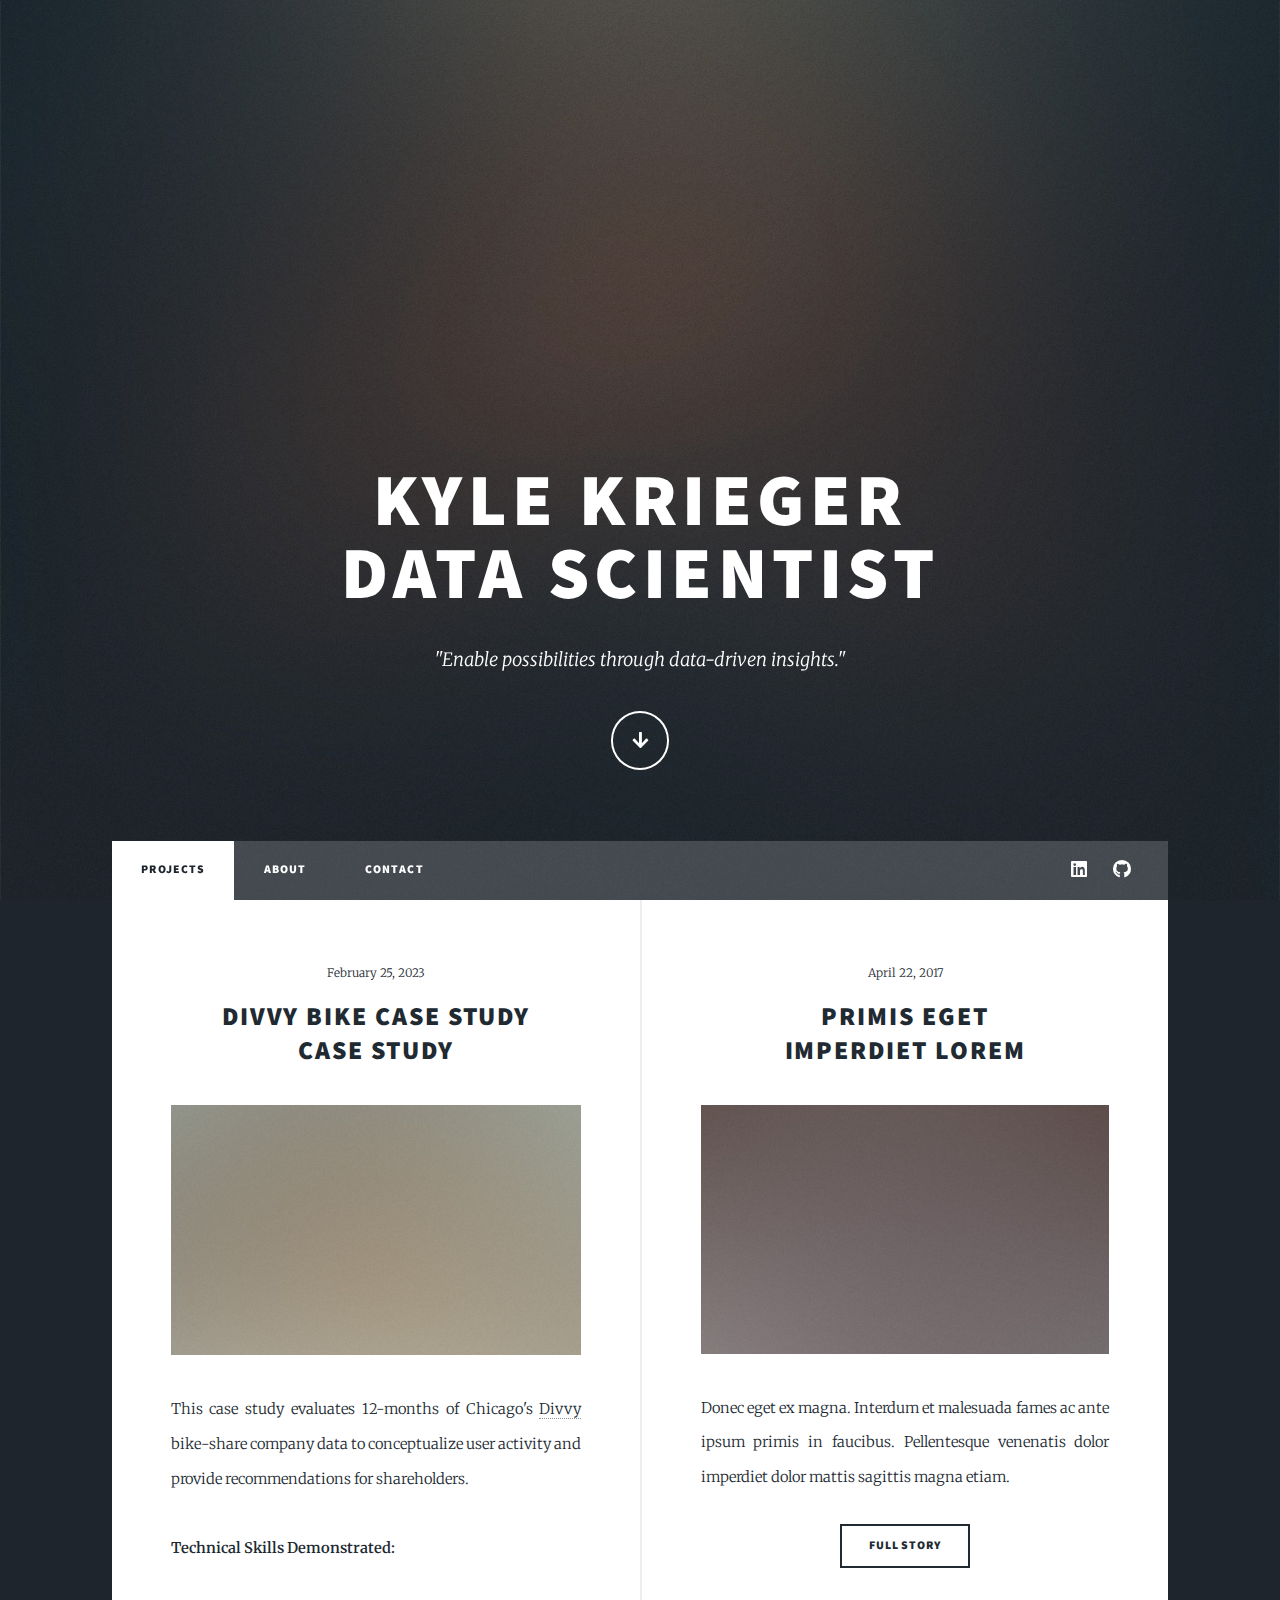
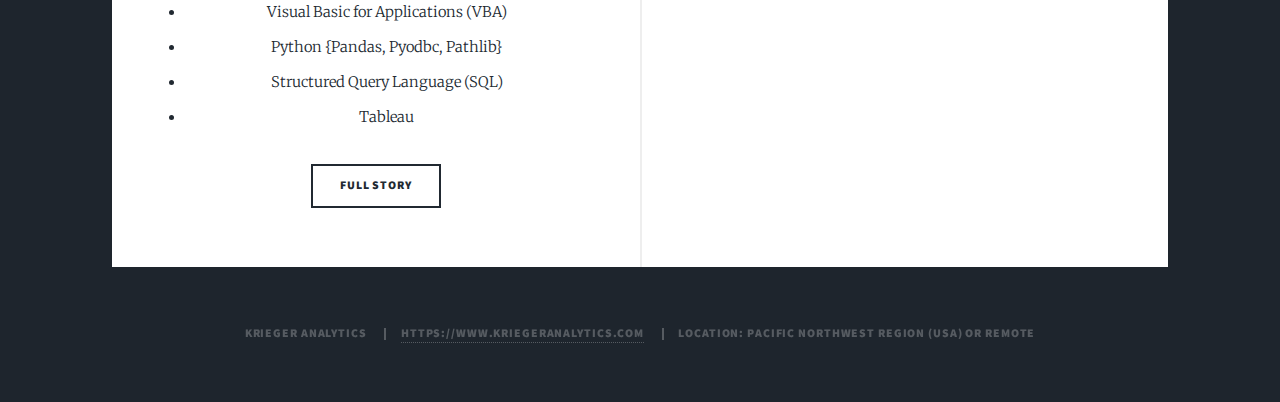
==== commit be9c1ce0: "First major update" ====
--- a/index.html
+++ b/index.html
@@ -19,23 +19,23 @@
 					<div id="intro">
 						<h1>Kyle Krieger<br />
 						Data Scientist</h1>
-						<p>"Enable others to make data-driven decisions"</p>
+						<p>"Enable possibilities through data-driven insights."</p>
 						<ul class="actions">
 							<li><a href="#header" class="button icon solid solo fa-arrow-down scrolly">Continue</a></li>
 						</ul>
 					</div>
 
-				<!-- Header -->
+				<!-- Header
 					<header id="header">
-						<a href="index.html" class="logo">Portfolio Home</a>
-					</header>
+						<a href="index.html" class="logo">Projects</a>
+					</header> -->
 
 				<!-- Nav -->
 					<nav id="nav">
 						<ul class="links">
 							<li class="active"><a href="index.html">Projects</a></li>
-							<li><a href="generic.html">About</a></li>
-							<li><a href="elements.html">Contact</a></li>
+							<li><a href="about.html">About</a></li>
+							<li><a href="contact.html">Contact</a></li>
 						</ul>
 						<ul class="icons">
 							<li><a href="https://www.linkedin.com/in/kyle-krieger/" class="icon brands fa-linkedin"><span class="label">Linkedin</span></a></li>
@@ -46,7 +46,7 @@
 				<!-- Main -->
 					<div id="main">
 
-						<!-- Featured Post -->
+						<!-- Featured Post 
 							<article class="post featured">
 								<header class="major">
 									<span class="date">February 25, 2023</span>
@@ -64,18 +64,24 @@
 								<ul class="actions special">
 									<li><a href="#" class="button large">Full Story</a></li>
 								</ul>
-							</article>
+							</article>-->
 
 						<!-- Posts -->
-							<!--<section class="posts">
-								<article>
-									<header>
-										<span class="date">April 24, 2017</span>
-										<h2><a href="#">Sed magna<br />
-										ipsum faucibus</a></h2>
+							<section class="posts">
+								<article>
+									<header>
+										<span class="date">February 25, 2023</span>
+										<h2><a href="#">Divvy Bike Case Study<br />
+										Case study</a></h2>
 									</header>
 									<a href="#" class="image fit"><img src="images/pic02.jpg" alt="" /></a>
-									<p>Donec eget ex magna. Interdum et malesuada fames ac ante ipsum primis in faucibus. Pellentesque venenatis dolor imperdiet dolor mattis sagittis magna etiam.</p>
+									<p>This case study evaluates 12-months of Chicago's <a href="https://divvybikes.com">Divvy</a> bike-share company
+									data to conceptualize user activity and provide recommendations for shareholders. <br /> <br />
+									<b>Technical Skills Demonstrated:</b> <br />
+										<ul><li>Visual Basic for Applications (VBA)</li>
+										<li>Python {Pandas, Pyodbc, Pathlib}</li>
+										<li>Structured Query Language (SQL)</li>
+										<li>Tableau</li></ul>
 									<ul class="actions special">
 										<li><a href="#" class="button">Full Story</a></li>
 									</ul>
@@ -92,7 +98,7 @@
 										<li><a href="#" class="button">Full Story</a></li>
 									</ul>
 								</article>
-								<article>
+								<!--<article>
 									<header>
 										<span class="date">April 18, 2017</span>
 										<h2><a href="#">Ante mattis<br />
@@ -142,10 +148,10 @@
 								</article>
 							</section>-->
 
-						<!-- Footer -->
+						<!-- Footer (add to this when you have more projects)
 							<footer>
 								<div class="pagination">
-									<!--<a href="#" class="previous">Prev</a>-->
+									<!--<a href="#" class="previous">Prev</a>
 									<a href="#" class="page active">1</a>
 									<a href="#" class="page">2</a>
 									<a href="#" class="page">3</a>
@@ -155,11 +161,11 @@
 									<a href="#" class="page">10</a>
 									<a href="#" class="next">Next</a>
 								</div>
-							</footer>
+							</footer> -->
 
 					</div>
 
-				<!-- Footer -->
+				<!-- Footer 
 					<footer id="footer">
 						<section>
 							<form method="post" action="#">
@@ -206,7 +212,7 @@
 								</ul>
 							</section>
 						</section>
-					</footer>
+					</footer>-->
 
 				<!-- Copyright -->
 					<div id="copyright">
@@ -229,4 +235,4 @@
 			<script src="assets/js/main.js"></script>
 
 	</body>
-</html>
+</html>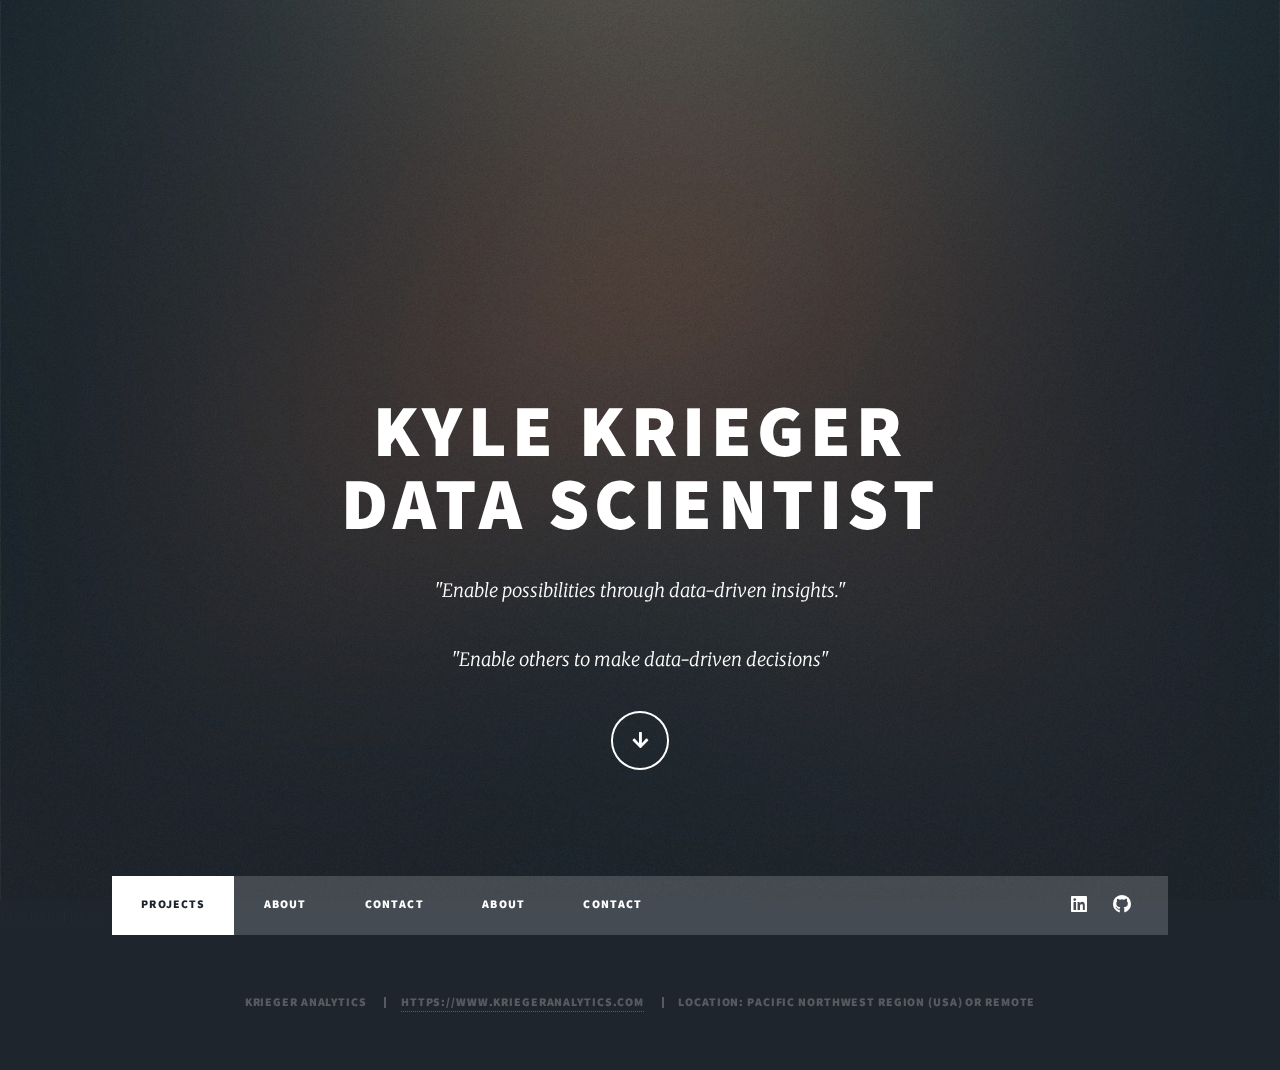
==== commit 1a9cea62: "Merge branch 'main' of https://github.com/kyle-krieger/Project-Portfolio" ====
--- a/index.html
+++ b/index.html
@@ -19,7 +19,11 @@
 					<div id="intro">
 						<h1>Kyle Krieger<br />
 						Data Scientist</h1>
+
 						<p>"Enable possibilities through data-driven insights."</p>
+
+						<p>"Enable others to make data-driven decisions"</p>
+
 						<ul class="actions">
 							<li><a href="#header" class="button icon solid solo fa-arrow-down scrolly">Continue</a></li>
 						</ul>
@@ -27,8 +31,13 @@
 
 				<!-- Header
 					<header id="header">
+
 						<a href="index.html" class="logo">Projects</a>
 					</header> -->
+
+						<a href="index.html" class="logo">Portfolio Home</a>
+					</header>
+
 
 				<!-- Nav -->
 					<nav id="nav">
@@ -36,6 +45,8 @@
 							<li class="active"><a href="index.html">Projects</a></li>
 							<li><a href="about.html">About</a></li>
 							<li><a href="contact.html">Contact</a></li>
+							<li><a href="generic.html">About</a></li>
+							<li><a href="elements.html">Contact</a></li>
 						</ul>
 						<ul class="icons">
 							<li><a href="https://www.linkedin.com/in/kyle-krieger/" class="icon brands fa-linkedin"><span class="label">Linkedin</span></a></li>
@@ -67,7 +78,7 @@
 							</article>-->
 
 						<!-- Posts -->
-							<section class="posts">
+							<!--<section class="posts">
 								<article>
 									<header>
 										<span class="date">February 25, 2023</span>
@@ -235,4 +246,4 @@
 			<script src="assets/js/main.js"></script>
 
 	</body>
-</html>+</html>
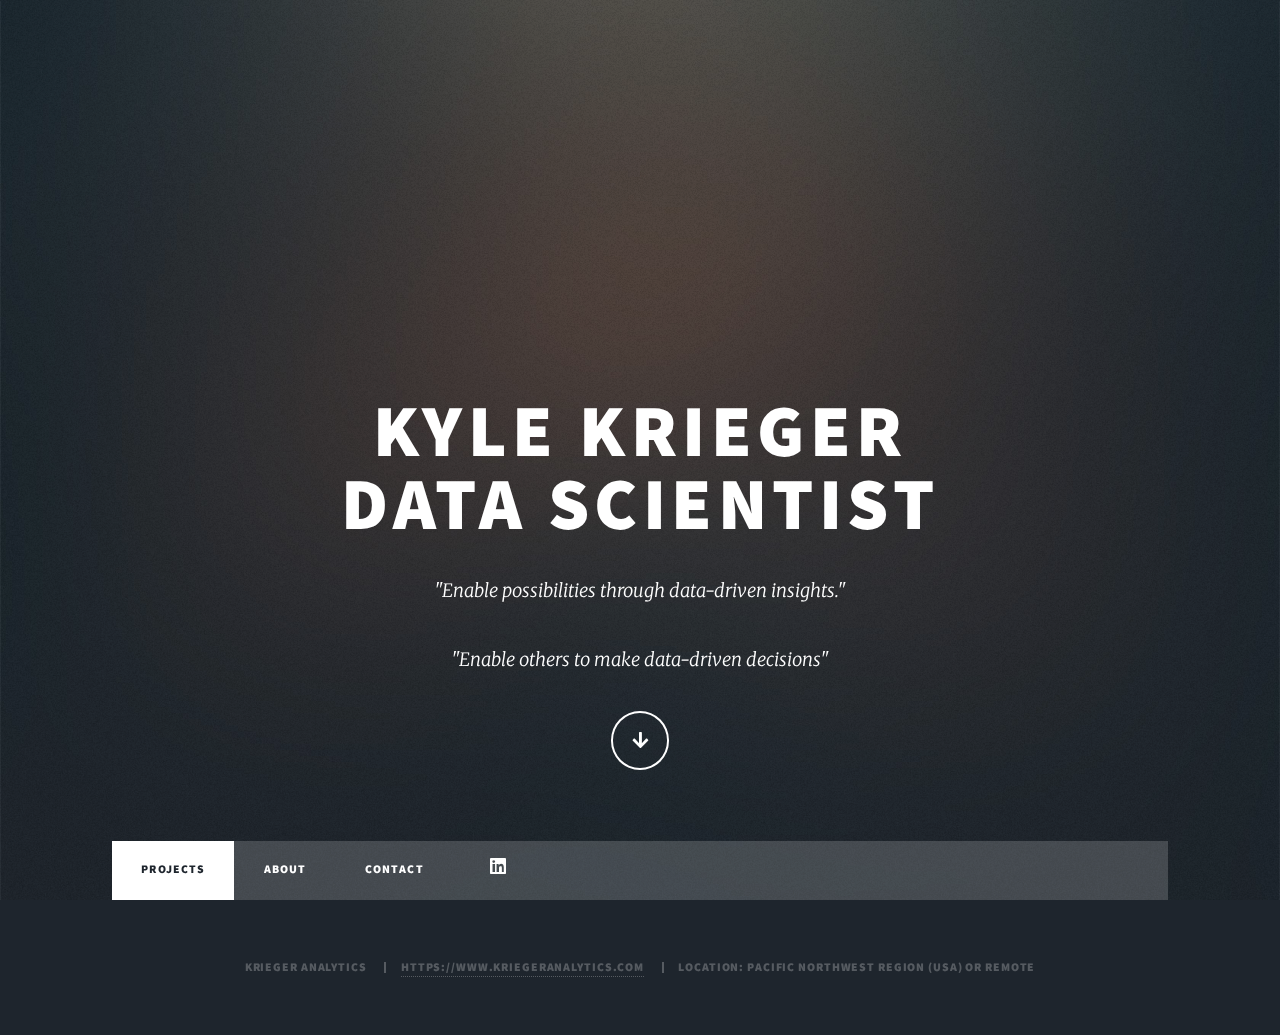
==== commit 964b6729: "minor updates" ====
--- a/index.html
+++ b/index.html
@@ -19,22 +19,15 @@
 					<div id="intro">
 						<h1>Kyle Krieger<br />
 						Data Scientist</h1>
-
 						<p>"Enable possibilities through data-driven insights."</p>
-
 						<p>"Enable others to make data-driven decisions"</p>
-
 						<ul class="actions">
 							<li><a href="#header" class="button icon solid solo fa-arrow-down scrolly">Continue</a></li>
 						</ul>
 					</div>
 
-				<!-- Header
+				<!-- Header -->
 					<header id="header">
-
-						<a href="index.html" class="logo">Projects</a>
-					</header> -->
-
 						<a href="index.html" class="logo">Portfolio Home</a>
 					</header>
 
@@ -45,9 +38,6 @@
 							<li class="active"><a href="index.html">Projects</a></li>
 							<li><a href="about.html">About</a></li>
 							<li><a href="contact.html">Contact</a></li>
-							<li><a href="generic.html">About</a></li>
-							<li><a href="elements.html">Contact</a></li>
-						</ul>
 						<ul class="icons">
 							<li><a href="https://www.linkedin.com/in/kyle-krieger/" class="icon brands fa-linkedin"><span class="label">Linkedin</span></a></li>
 							<li><a href="https://github.com/kyle-krieger" class="icon brands fa-github"><span class="label">GitHub</span></a></li>
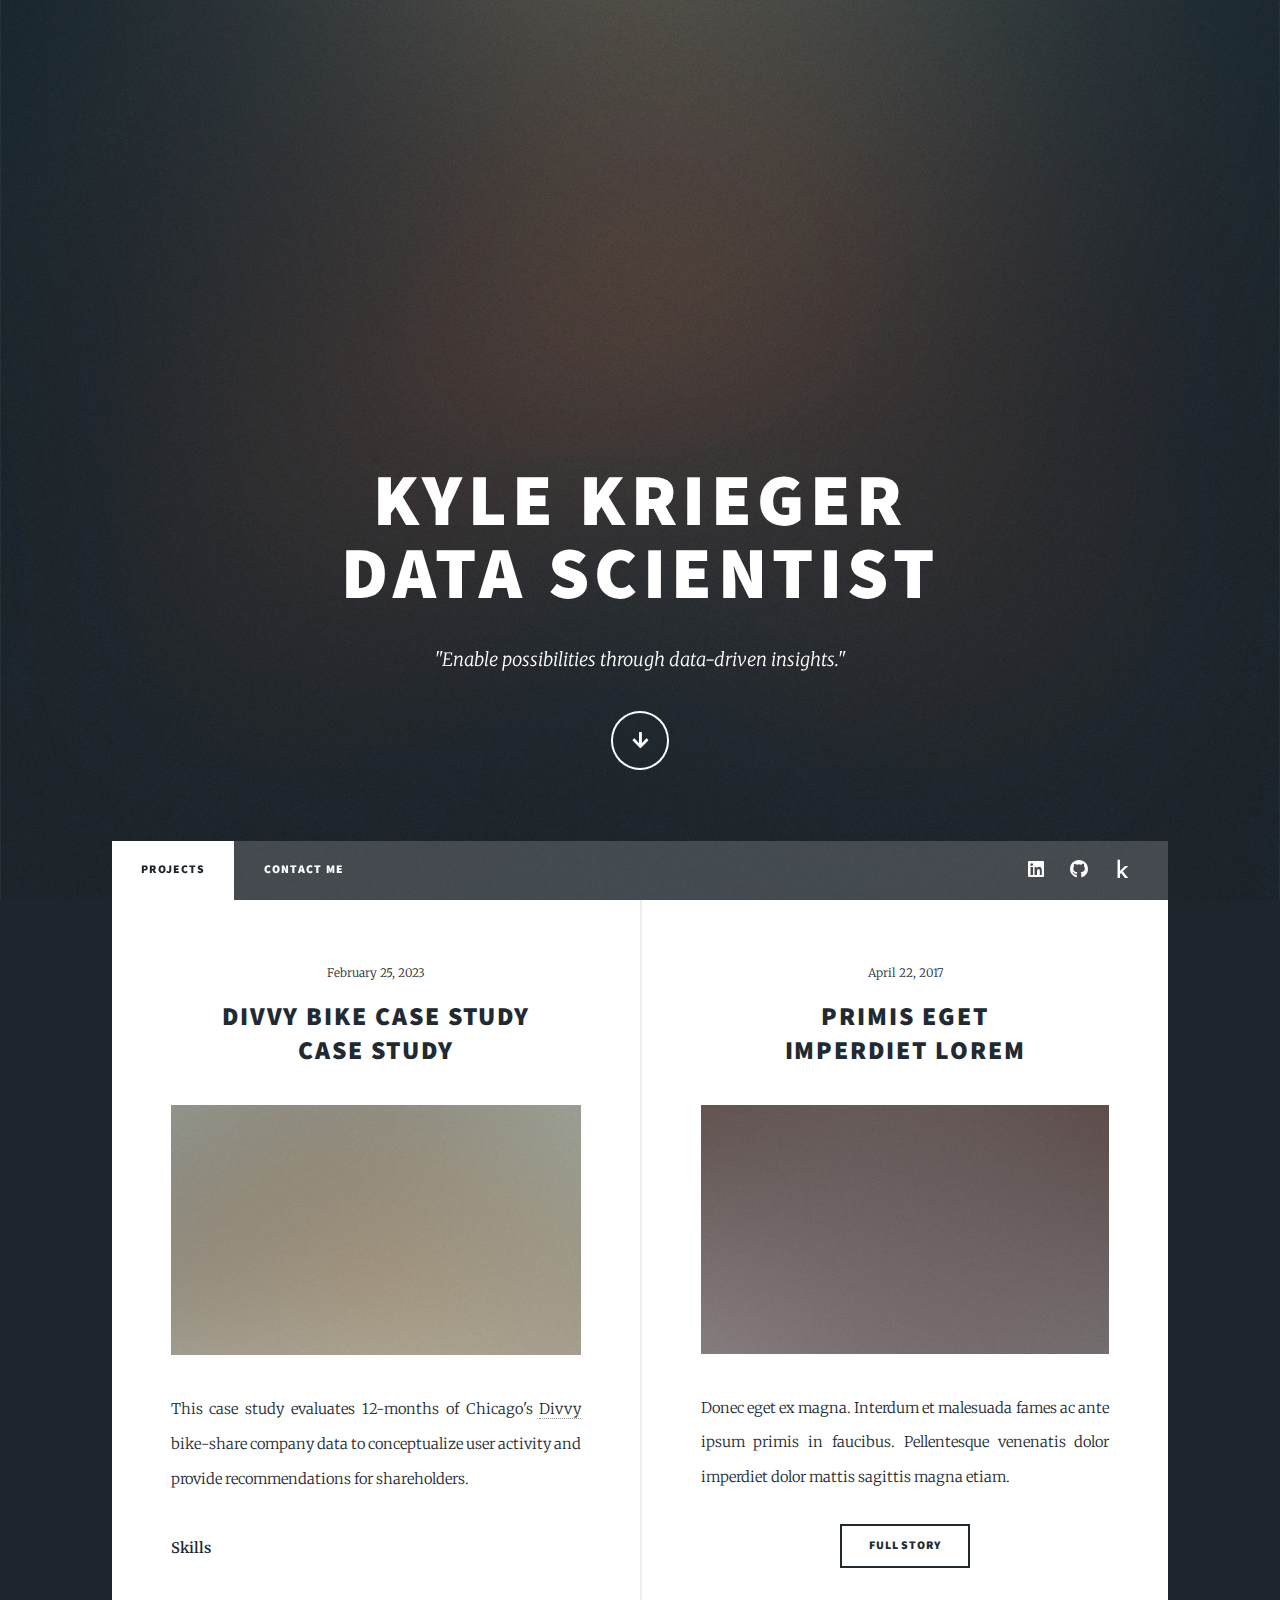
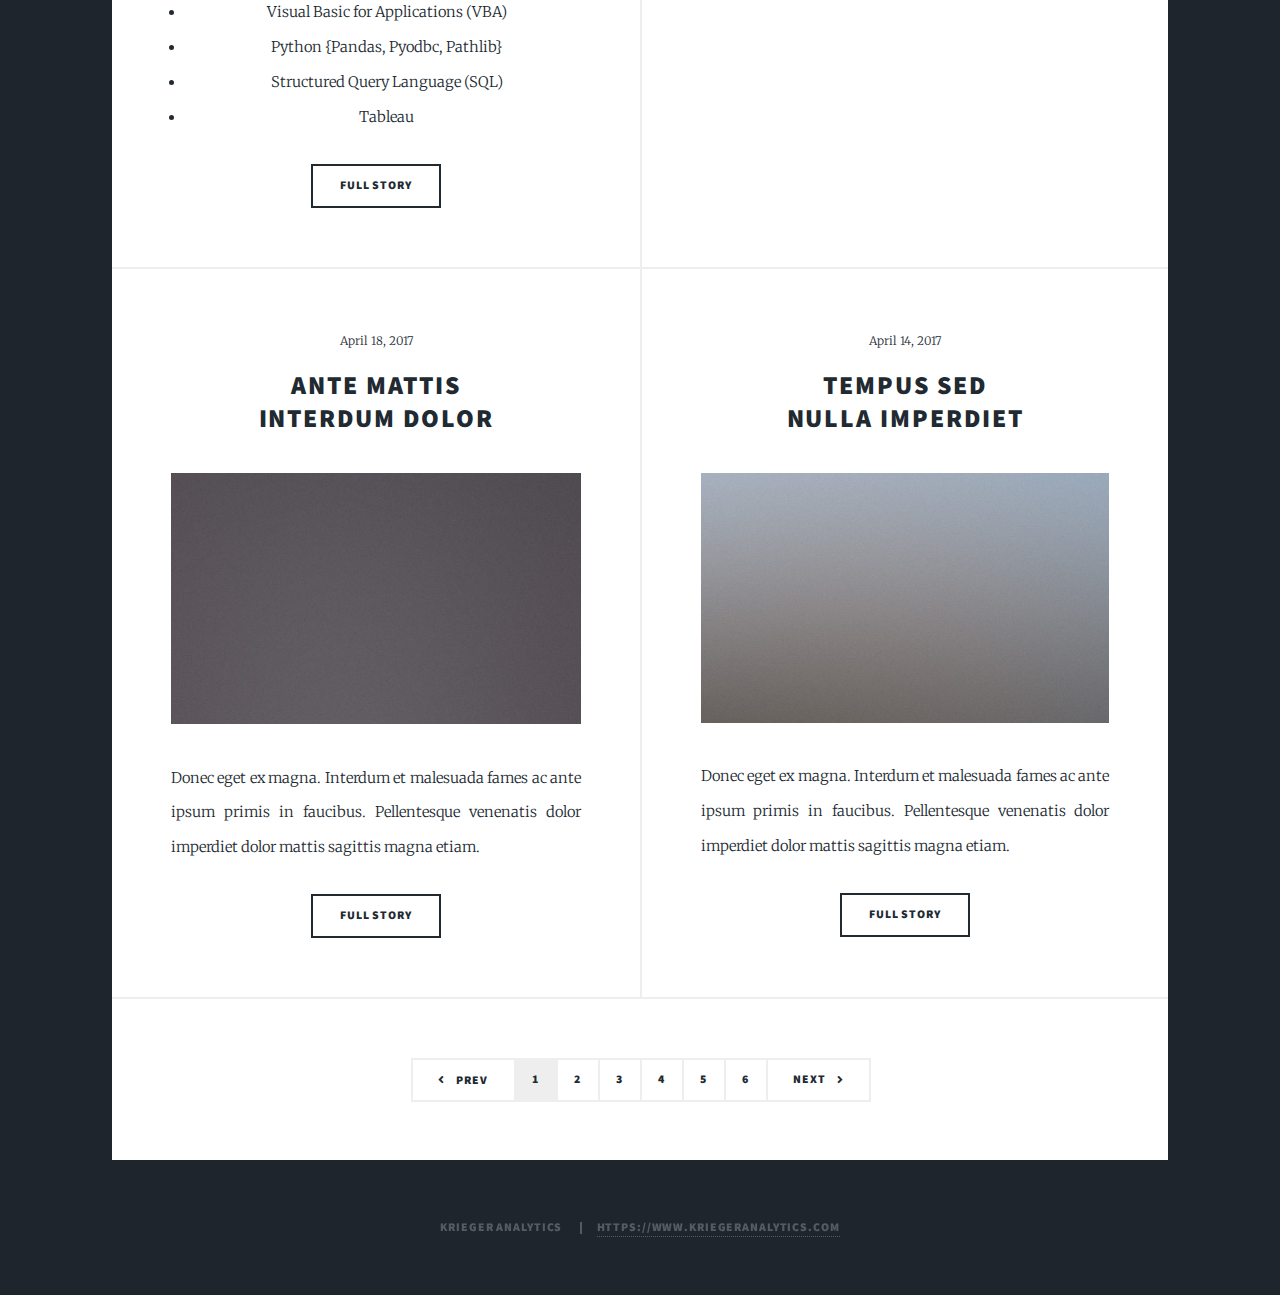
==== commit 28d21669: "Webpage Consolidation" ====
--- a/index.html
+++ b/index.html
@@ -20,34 +20,28 @@
 						<h1>Kyle Krieger<br />
 						Data Scientist</h1>
 						<p>"Enable possibilities through data-driven insights."</p>
-						<p>"Enable others to make data-driven decisions"</p>
 						<ul class="actions">
 							<li><a href="#header" class="button icon solid solo fa-arrow-down scrolly">Continue</a></li>
 						</ul>
 					</div>
-
-				<!-- Header -->
-					<header id="header">
-						<a href="index.html" class="logo">Portfolio Home</a>
-					</header>
-
-
+					
 				<!-- Nav -->
 					<nav id="nav">
 						<ul class="links">
 							<li class="active"><a href="index.html">Projects</a></li>
-							<li><a href="about.html">About</a></li>
-							<li><a href="contact.html">Contact</a></li>
+							<li><a href="about.html">Contact me</a></li>
+						</ul>
 						<ul class="icons">
 							<li><a href="https://www.linkedin.com/in/kyle-krieger/" class="icon brands fa-linkedin"><span class="label">Linkedin</span></a></li>
 							<li><a href="https://github.com/kyle-krieger" class="icon brands fa-github"><span class="label">GitHub</span></a></li>
+							<li><a href="https://www.kaggle.com/KyleCKrieger" class="icon brands alt fa-kaggle"><span class="label">kaggle</span></a></li>
 						</ul>
 					</nav>
-
+					
 				<!-- Main -->
 					<div id="main">
 
-						<!-- Featured Post 
+						<!-- Featured Post
 							<article class="post featured">
 								<header class="major">
 									<span class="date">February 25, 2023</span>
@@ -65,10 +59,11 @@
 								<ul class="actions special">
 									<li><a href="#" class="button large">Full Story</a></li>
 								</ul>
-							</article>-->
+							</article>  -->
 
+								
 						<!-- Posts -->
-							<!--<section class="posts">
+							<section class="posts">
 								<article>
 									<header>
 										<span class="date">February 25, 2023</span>
@@ -78,7 +73,7 @@
 									<a href="#" class="image fit"><img src="images/pic02.jpg" alt="" /></a>
 									<p>This case study evaluates 12-months of Chicago's <a href="https://divvybikes.com">Divvy</a> bike-share company
 									data to conceptualize user activity and provide recommendations for shareholders. <br /> <br />
-									<b>Technical Skills Demonstrated:</b> <br />
+									<b>Skills</b> <br />
 										<ul><li>Visual Basic for Applications (VBA)</li>
 										<li>Python {Pandas, Pyodbc, Pathlib}</li>
 										<li>Structured Query Language (SQL)</li>
@@ -87,6 +82,7 @@
 										<li><a href="#" class="button">Full Story</a></li>
 									</ul>
 								</article>
+								
 								<article>
 									<header>
 										<span class="date">April 22, 2017</span>
@@ -99,7 +95,8 @@
 										<li><a href="#" class="button">Full Story</a></li>
 									</ul>
 								</article>
-								<!--<article>
+								
+								<article>
 									<header>
 										<span class="date">April 18, 2017</span>
 										<h2><a href="#">Ante mattis<br />
@@ -111,6 +108,7 @@
 										<li><a href="#" class="button">Full Story</a></li>
 									</ul>
 								</article>
+								
 								<article>
 									<header>
 										<span class="date">April 14, 2017</span>
@@ -123,104 +121,29 @@
 										<li><a href="#" class="button">Full Story</a></li>
 									</ul>
 								</article>
-								<article>
-									<header>
-										<span class="date">April 11, 2017</span>
-										<h2><a href="#">Odio magna<br />
-										sed consectetur</a></h2>
-									</header>
-									<a href="#" class="image fit"><img src="images/pic06.jpg" alt="" /></a>
-									<p>Donec eget ex magna. Interdum et malesuada fames ac ante ipsum primis in faucibus. Pellentesque venenatis dolor imperdiet dolor mattis sagittis magna etiam.</p>
-									<ul class="actions special">
-										<li><a href="#" class="button">Full Story</a></li>
-									</ul>
-								</article>
-								<article>
-									<header>
-										<span class="date">April 7, 2017</span>
-										<h2><a href="#">Augue lorem<br />
-										primis vestibulum</a></h2>
-									</header>
-									<a href="#" class="image fit"><img src="images/pic07.jpg" alt="" /></a>
-									<p>Donec eget ex magna. Interdum et malesuada fames ac ante ipsum primis in faucibus. Pellentesque venenatis dolor imperdiet dolor mattis sagittis magna etiam.</p>
-									<ul class="actions special">
-										<li><a href="#" class="button">Full Story</a></li>
-									</ul>
-								</article>
-							</section>-->
+							</section>
 
-						<!-- Footer (add to this when you have more projects)
-							<footer>
+						<!-- Footer -->
+							<footer> 
 								<div class="pagination">
-									<!--<a href="#" class="previous">Prev</a>
+									<a href="#" class="previous">Prev</a>
 									<a href="#" class="page active">1</a>
 									<a href="#" class="page">2</a>
 									<a href="#" class="page">3</a>
-									<span class="extra">&hellip;</span>
-									<a href="#" class="page">8</a>
-									<a href="#" class="page">9</a>
-									<a href="#" class="page">10</a>
+									<a href="#" class="page">4</a>
+									<a href="#" class="page">5</a>
+									<a href="#" class="page">6</a>
 									<a href="#" class="next">Next</a>
 								</div>
-							</footer> -->
+							</footer> 
 
 					</div>
-
-				<!-- Footer 
-					<footer id="footer">
-						<section>
-							<form method="post" action="#">
-								<div class="fields">
-									<div class="field">
-										<label for="name">Name</label>
-										<input type="text" name="name" id="name" />
-									</div>
-									<div class="field">
-										<label for="email">Email</label>
-										<input type="text" name="email" id="email" />
-									</div>
-									<div class="field">
-										<label for="message">Message</label>
-										<textarea name="message" id="message" rows="3"></textarea>
-									</div>
-								</div>
-								<ul class="actions">
-									<li><input type="submit" value="Send Message" /></li>
-								</ul>
-							</form>
-						</section>
-						<section class="split contact">
-							<section class="alt">
-								<h3>Address</h3>
-								<p>1234 Somewhere Road #87257<br />
-								Nashville, TN 00000-0000</p>
-							</section>
-							<section>
-								<h3>Phone</h3>
-								<p><a href="#">(000) 000-0000</a></p>
-							</section>
-							<section>
-								<h3>Email</h3>
-								<p><a href="#">info@untitled.tld</a></p>
-							</section>
-							<section>
-								<h3>Social</h3>
-								<ul class="icons alt">
-									<li><a href="#" class="icon brands alt fa-twitter"><span class="label">Twitter</span></a></li>
-									<li><a href="#" class="icon brands alt fa-facebook-f"><span class="label">Facebook</span></a></li>
-									<li><a href="#" class="icon brands alt fa-instagram"><span class="label">Instagram</span></a></li>
-									<li><a href="#" class="icon brands alt fa-github"><span class="label">GitHub</span></a></li>
-								</ul>
-							</section>
-						</section>
-					</footer>-->
 
 				<!-- Copyright -->
 					<div id="copyright">
 						<ul>
 							<li>Krieger Analytics</li>
 							<li><a href="https://www.kriegeranalytics.com">https://www.kriegeranalytics.com</a></li>
-							<li>Location: Pacific Northwest Region (USA) or Remote</li>
 						</ul>
 					</div>
 
--- a/assets/css/main.css
+++ b/assets/css/main.css
@@ -3101,20 +3101,23 @@
 
 /* Pagination */
 
-	.pagination {
-		display: -moz-inline-flex;
-		display: -webkit-inline-flex;
-		display: -ms-inline-flex;
-		display: inline-flex;
-		-moz-user-select: none;
-		-webkit-user-select: none;
-		-ms-user-select: none;
-		user-select: none;
-		cursor: default;
-		list-style: none;
-		margin: 0 0 2rem 2px;
-		padding: 0;
-	}
+.pagination {
+	display: -moz-inline-flex;
+	display: -webkit-inline-flex;
+	display: -ms-inline-flex;
+	display: inline-flex;
+	-moz-user-select: none;
+	-webkit-user-select: none;
+	-ms-user-select: none;
+	user-select: none;
+	cursor: default;
+	list-style: none;
+	margin: 0 0 2rem 2px;
+	padding: 0;
+	width: 100%;
+	justify-content: center;
+	align-items: center;
+}
 
 		.pagination a, .pagination span {
 			-moz-transition: background-color 0.2s ease-in-out, border-color 0.2s ease-in-out, box-shadow 0.2s ease-in-out, color 0.2s ease-in-out;
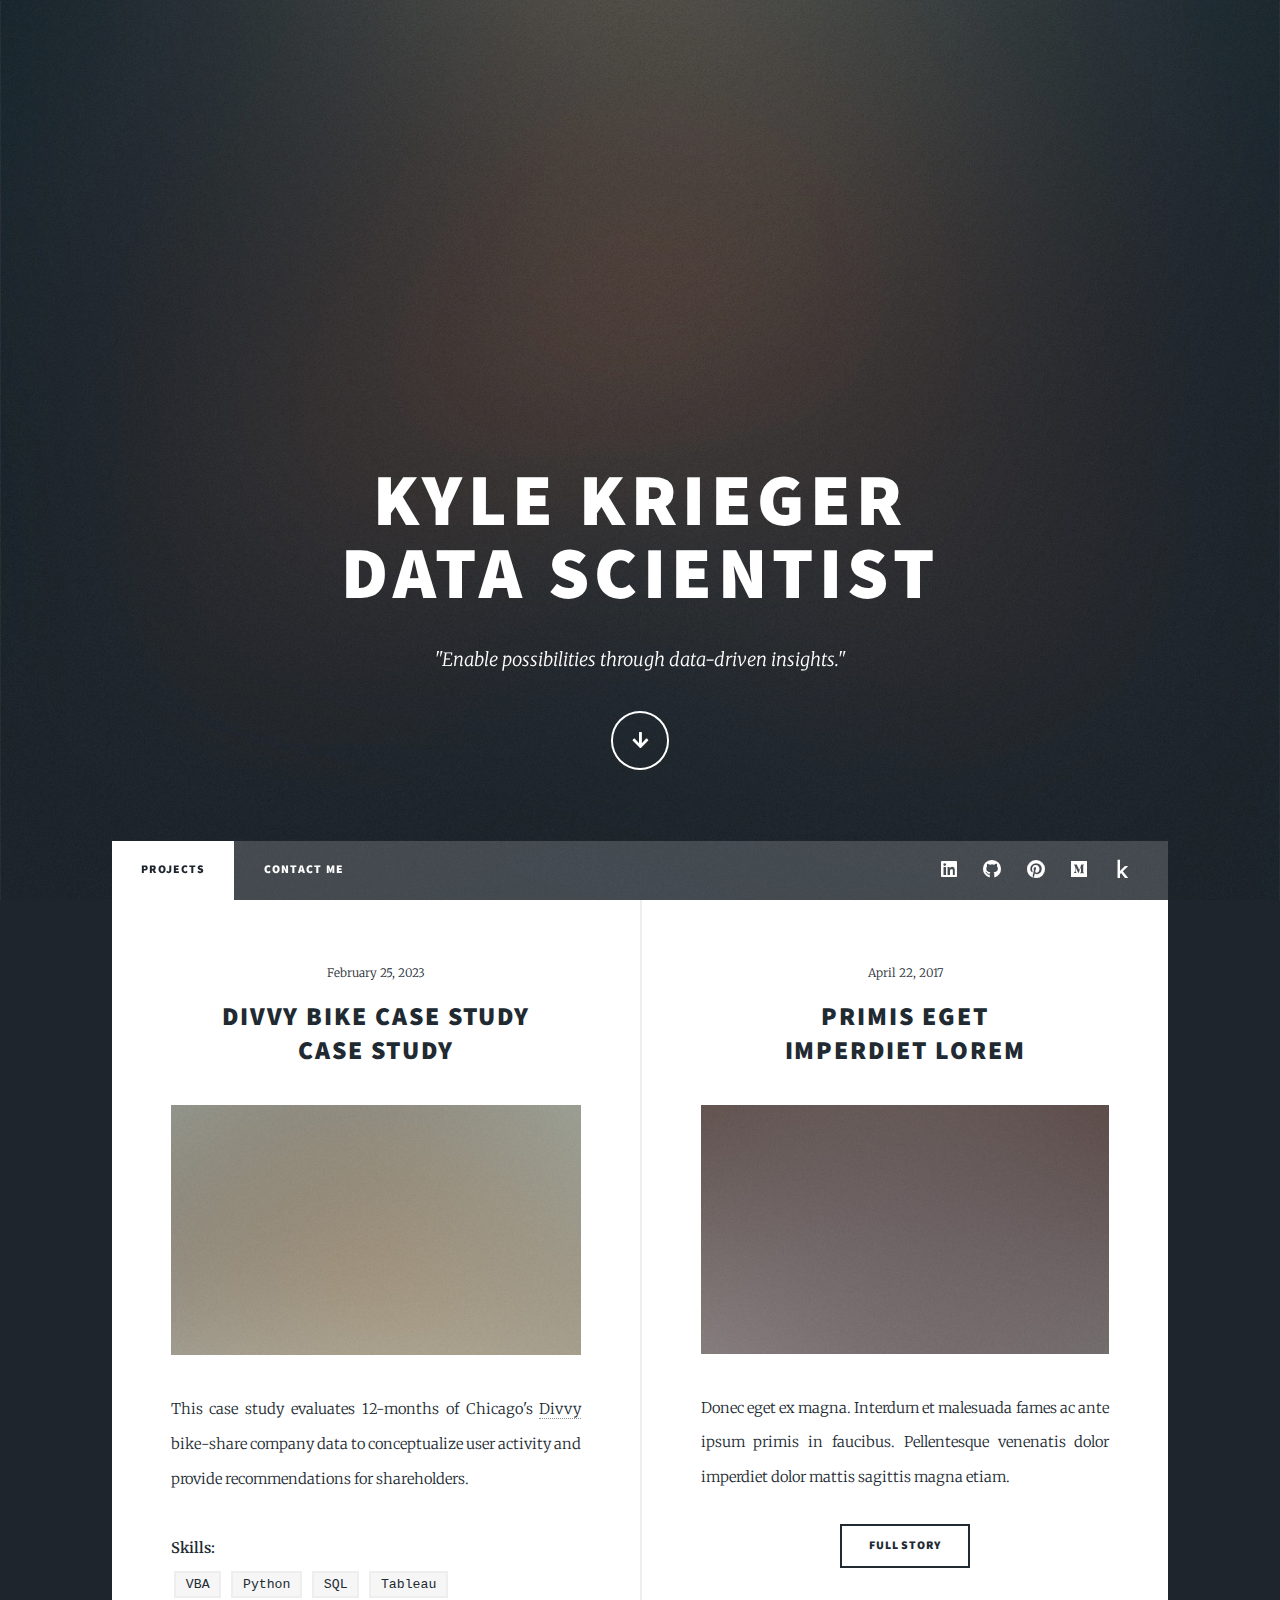
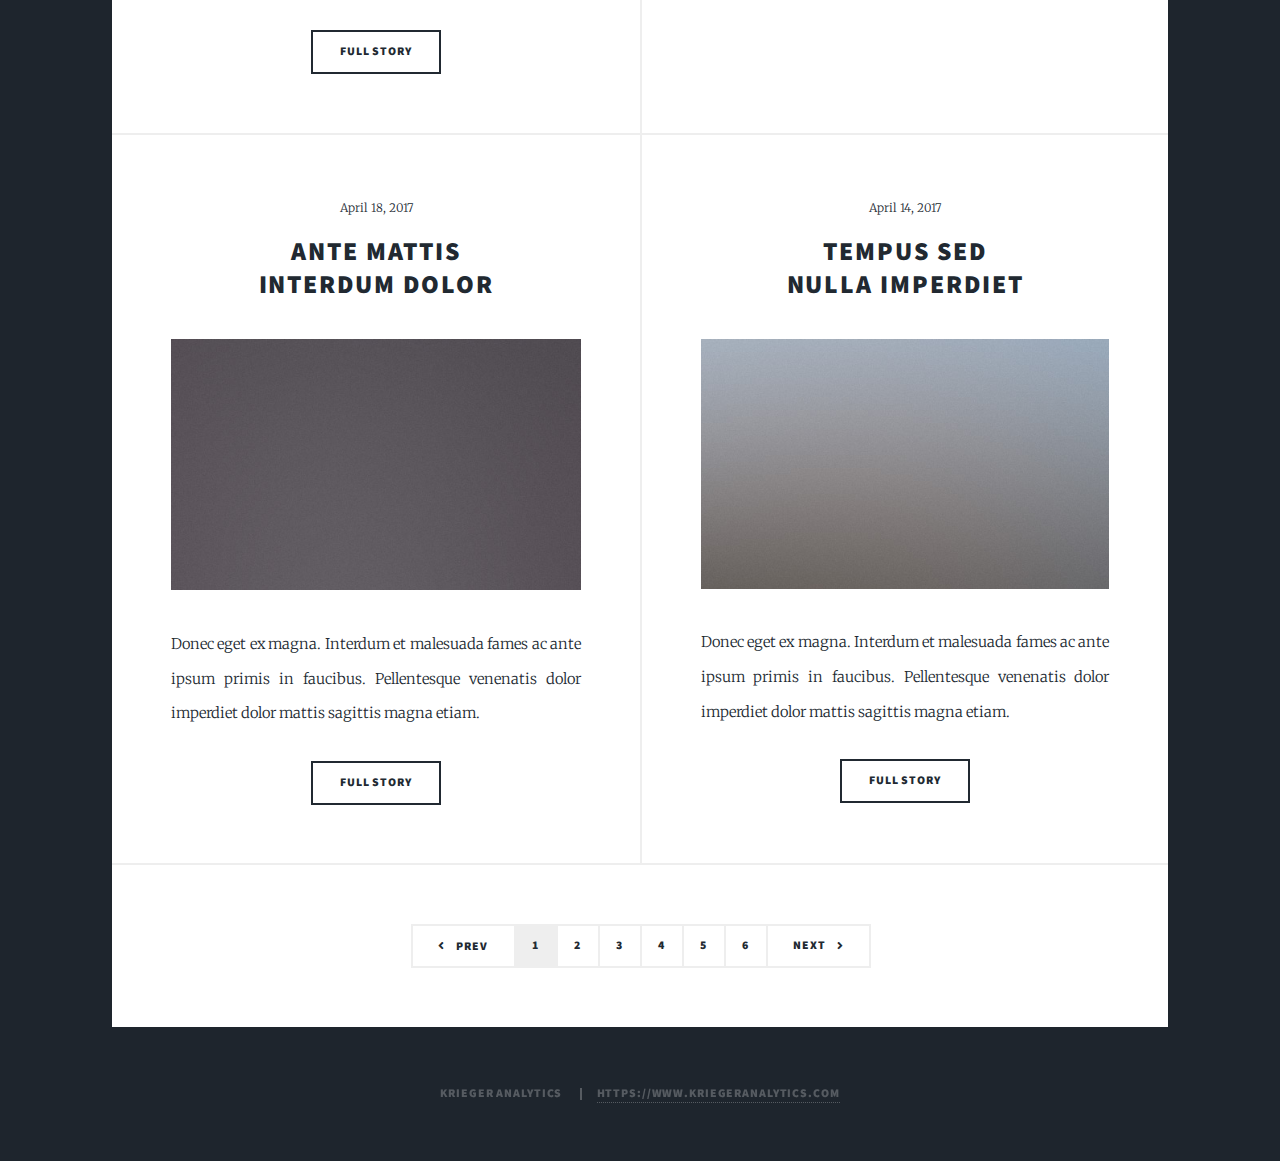
==== commit aa437c71: "Minor updates" ====
--- a/index.html
+++ b/index.html
@@ -21,7 +21,7 @@
 						Data Scientist</h1>
 						<p>"Enable possibilities through data-driven insights."</p>
 						<ul class="actions">
-							<li><a href="#header" class="button icon solid solo fa-arrow-down scrolly">Continue</a></li>
+							<li><a href="#nav" class="button icon solid solo fa-arrow-down scrolly">Continue</a></li>
 						</ul>
 					</div>
 					
@@ -29,12 +29,14 @@
 					<nav id="nav">
 						<ul class="links">
 							<li class="active"><a href="index.html">Projects</a></li>
-							<li><a href="about.html">Contact me</a></li>
+							<li><a href="about.html">Contact Me</a></li>
 						</ul>
 						<ul class="icons">
 							<li><a href="https://www.linkedin.com/in/kyle-krieger/" class="icon brands fa-linkedin"><span class="label">Linkedin</span></a></li>
 							<li><a href="https://github.com/kyle-krieger" class="icon brands fa-github"><span class="label">GitHub</span></a></li>
-							<li><a href="https://www.kaggle.com/KyleCKrieger" class="icon brands alt fa-kaggle"><span class="label">kaggle</span></a></li>
+							<li><a href="https://www.pinterest.com/KriegerAnalytics" class="icon brands alt fa-pinterest"><span class="label">Pintrest</span></a></li>
+							<li><a href="https://medium.com/@kyle.c.krieger" class="icon brands alt fa-medium"><span class="label">Medium</span></a></li>
+							<li><a href="https://www.kaggle.com/KyleCKrieger" class="icon brands alt fa-kaggle"><span class="label">Kaggle</span></a></li>
 						</ul>
 					</nav>
 					
@@ -73,11 +75,11 @@
 									<a href="#" class="image fit"><img src="images/pic02.jpg" alt="" /></a>
 									<p>This case study evaluates 12-months of Chicago's <a href="https://divvybikes.com">Divvy</a> bike-share company
 									data to conceptualize user activity and provide recommendations for shareholders. <br /> <br />
-									<b>Skills</b> <br />
-										<ul><li>Visual Basic for Applications (VBA)</li>
-										<li>Python {Pandas, Pyodbc, Pathlib}</li>
-										<li>Structured Query Language (SQL)</li>
-										<li>Tableau</li></ul>
+									<b>Skills:</b> <br />
+										<code>VBA</code>
+										<code>Python</code>
+										<code>SQL</code>
+										<code>Tableau</code>
 									<ul class="actions special">
 										<li><a href="#" class="button">Full Story</a></li>
 									</ul>
--- a/assets/css/main.css
+++ b/assets/css/main.css
@@ -2333,6 +2333,7 @@
 	input[type="text"],
 	input[type="password"],
 	input[type="email"],
+	input[type="subject"],
 	select,
 	textarea {
 		-moz-appearance: none;
@@ -2353,6 +2354,7 @@
 		input[type="text"]:invalid,
 		input[type="password"]:invalid,
 		input[type="email"]:invalid,
+		input[type="subject"]:invalid,
 		select:invalid,
 		textarea:invalid {
 			box-shadow: none;
@@ -2378,6 +2380,7 @@
 	input[type="text"],
 	input[type="password"],
 	input[type="email"],
+	input[type="subject"],
 	select {
 		height: 3rem;
 	}
@@ -2481,6 +2484,7 @@
 	input[type="text"],
 	input[type="password"],
 	input[type="email"],
+	input[type="subject"],
 	select,
 	textarea {
 		border-color: #eeeeee;
@@ -2489,6 +2493,7 @@
 		input[type="text"]:focus,
 		input[type="password"]:focus,
 		input[type="email"]:focus,
+		input[type="subject"]:focus,
 		select:focus,
 		textarea:focus {
 			border-color: #18bfef;
@@ -4049,6 +4054,7 @@
 		#footer input[type="text"],
 		#footer input[type="password"],
 		#footer input[type="email"],
+		#footer input[type="subject"],
 		#footer select,
 		#footer textarea {
 			border-color: #e2e2e2;
@@ -4056,6 +4062,7 @@
 
 			#footer input[type="text"]:focus,
 			#footer input[type="password"]:focus,
+			#footer input[type="subject"]:focus
 			#footer input[type="email"]:focus,
 			#footer select:focus,
 			#footer textarea:focus {
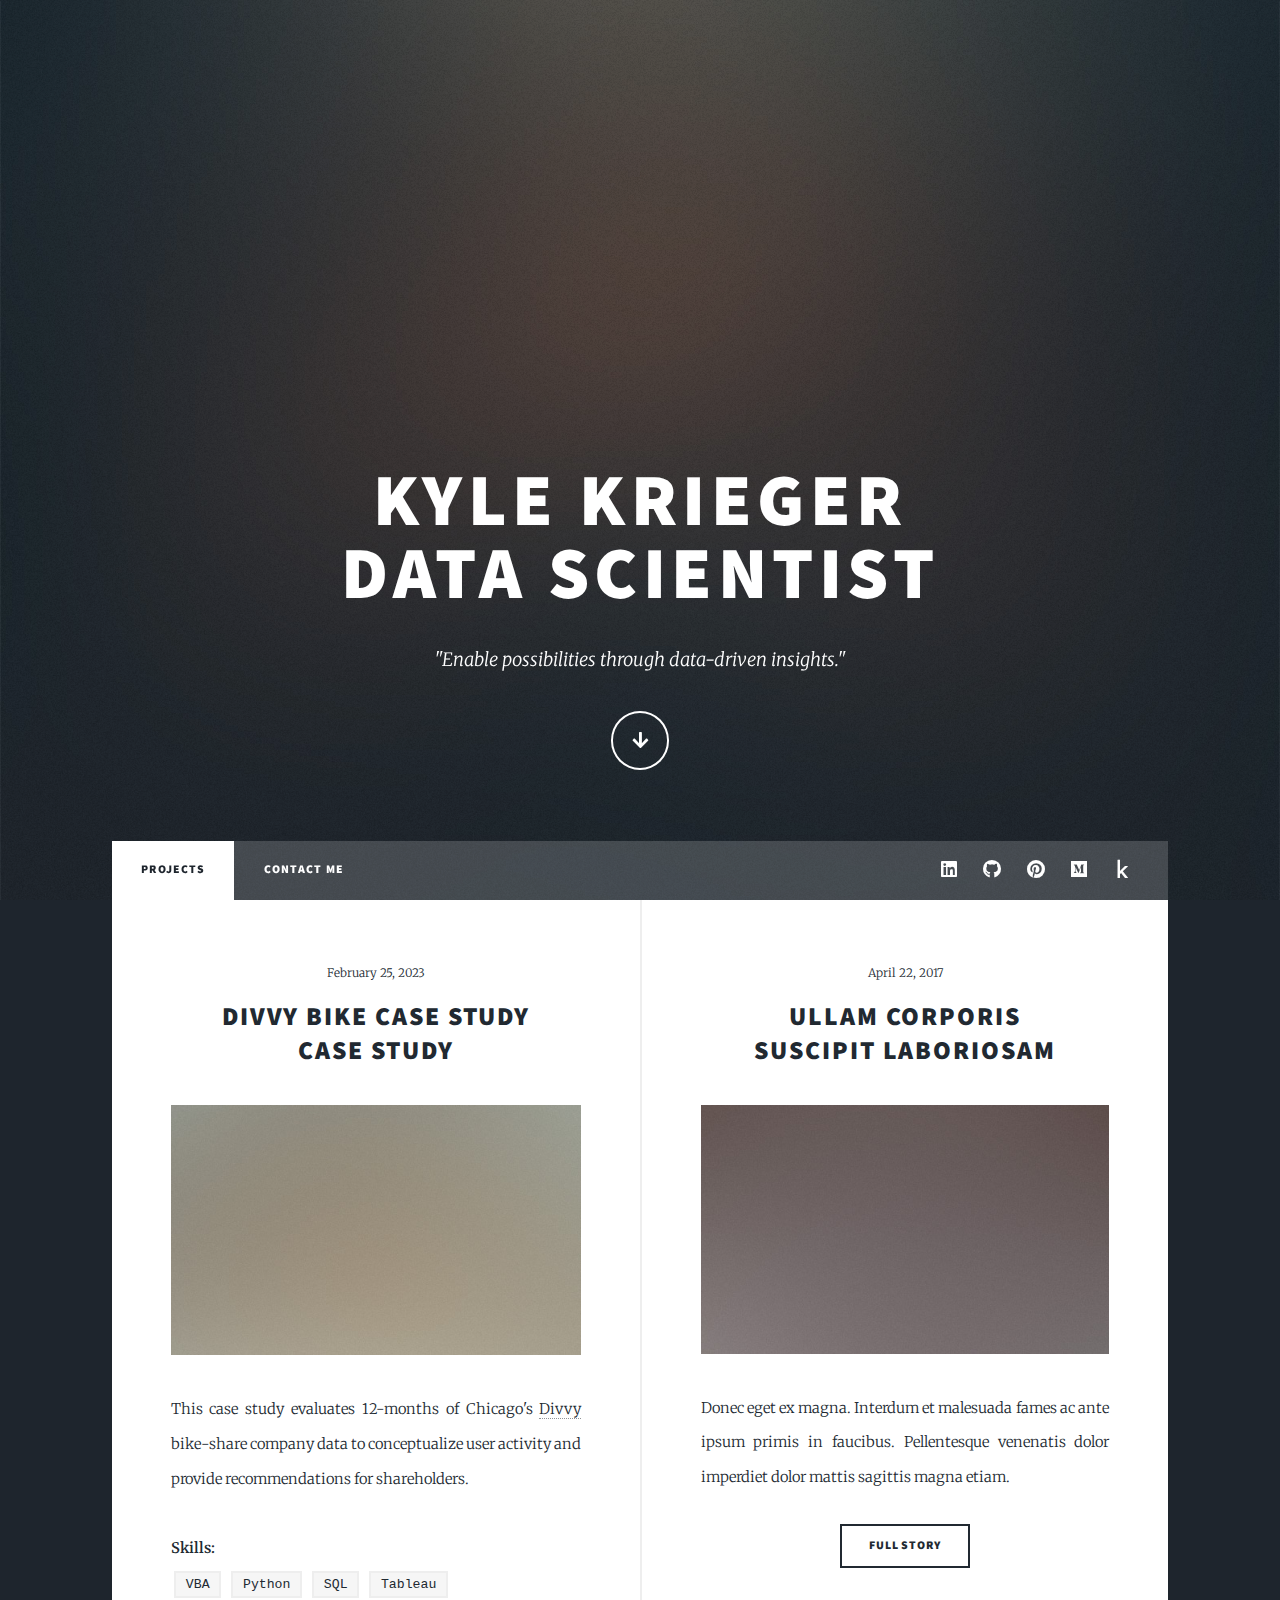
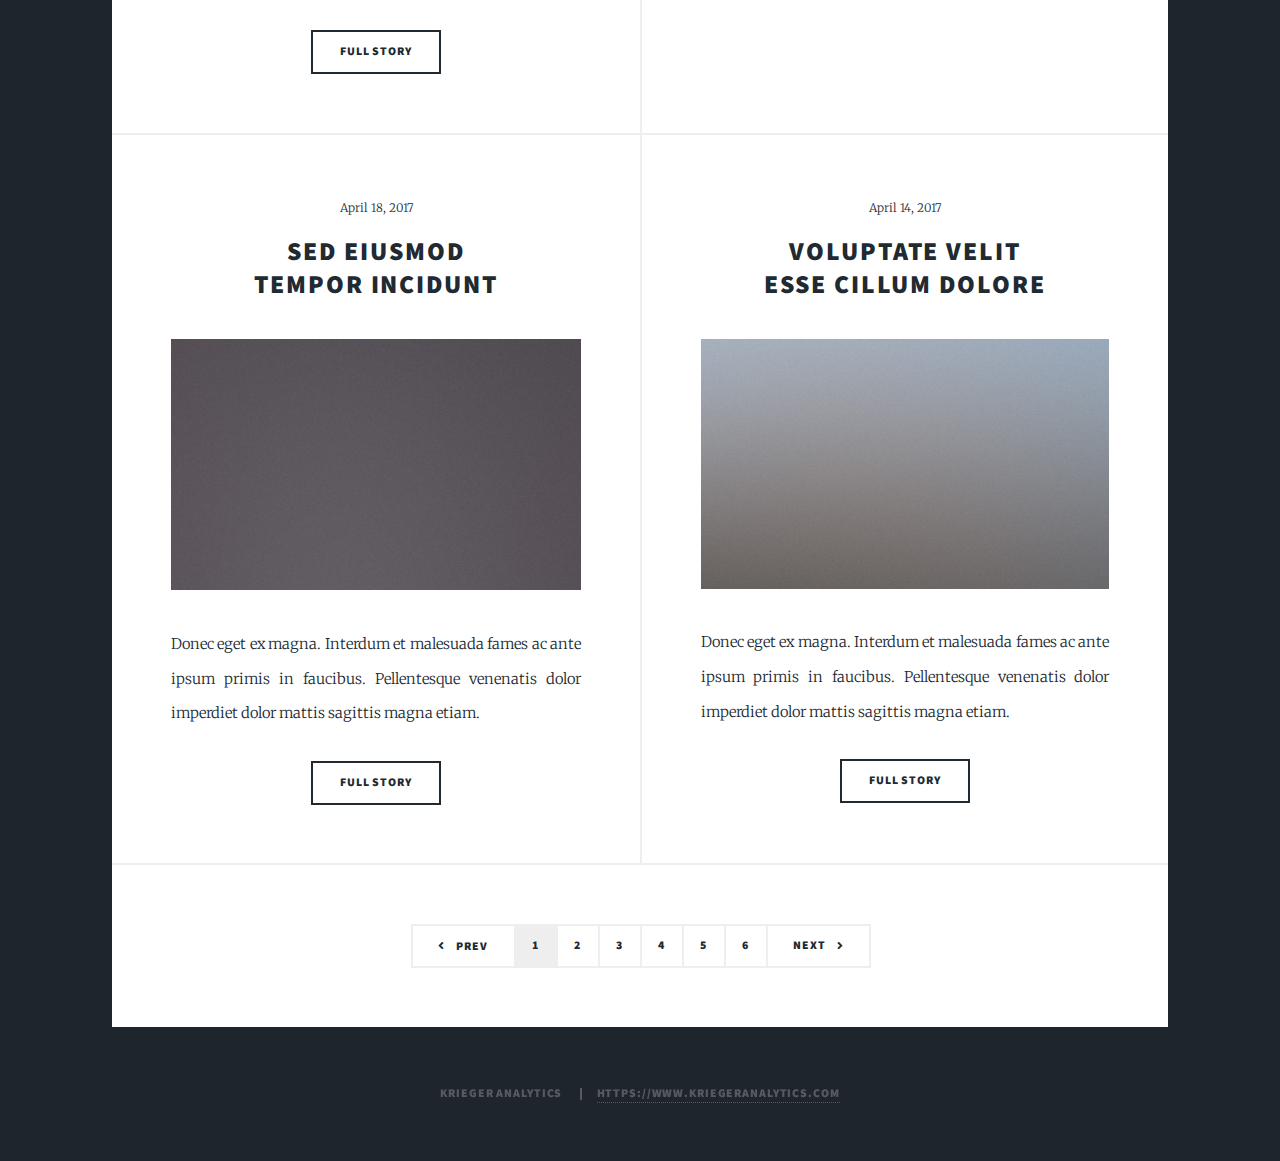
==== commit 3b469b95: "Updated" ====
--- a/index.html
+++ b/index.html
@@ -88,8 +88,8 @@
 								<article>
 									<header>
 										<span class="date">April 22, 2017</span>
-										<h2><a href="#">Primis eget<br />
-										imperdiet lorem</a></h2>
+										<h2><a href="#">ullam corporis<br />
+											suscipit laboriosam</a></h2>
 									</header>
 									<a href="#" class="image fit"><img src="images/pic03.jpg" alt="" /></a>
 									<p>Donec eget ex magna. Interdum et malesuada fames ac ante ipsum primis in faucibus. Pellentesque venenatis dolor imperdiet dolor mattis sagittis magna etiam.</p>
@@ -101,8 +101,8 @@
 								<article>
 									<header>
 										<span class="date">April 18, 2017</span>
-										<h2><a href="#">Ante mattis<br />
-										interdum dolor</a></h2>
+										<h2><a href="#">sed eiusmod <br />
+										tempor incidunt</a></h2>
 									</header>
 									<a href="#" class="image fit"><img src="images/pic04.jpg" alt="" /></a>
 									<p>Donec eget ex magna. Interdum et malesuada fames ac ante ipsum primis in faucibus. Pellentesque venenatis dolor imperdiet dolor mattis sagittis magna etiam.</p>
@@ -114,8 +114,8 @@
 								<article>
 									<header>
 										<span class="date">April 14, 2017</span>
-										<h2><a href="#">Tempus sed<br />
-										nulla imperdiet</a></h2>
+										<h2><a href="#">voluptate velit <br />
+										esse cillum dolore</a></h2>
 									</header>
 									<a href="#" class="image fit"><img src="images/pic05.jpg" alt="" /></a>
 									<p>Donec eget ex magna. Interdum et malesuada fames ac ante ipsum primis in faucibus. Pellentesque venenatis dolor imperdiet dolor mattis sagittis magna etiam.</p>
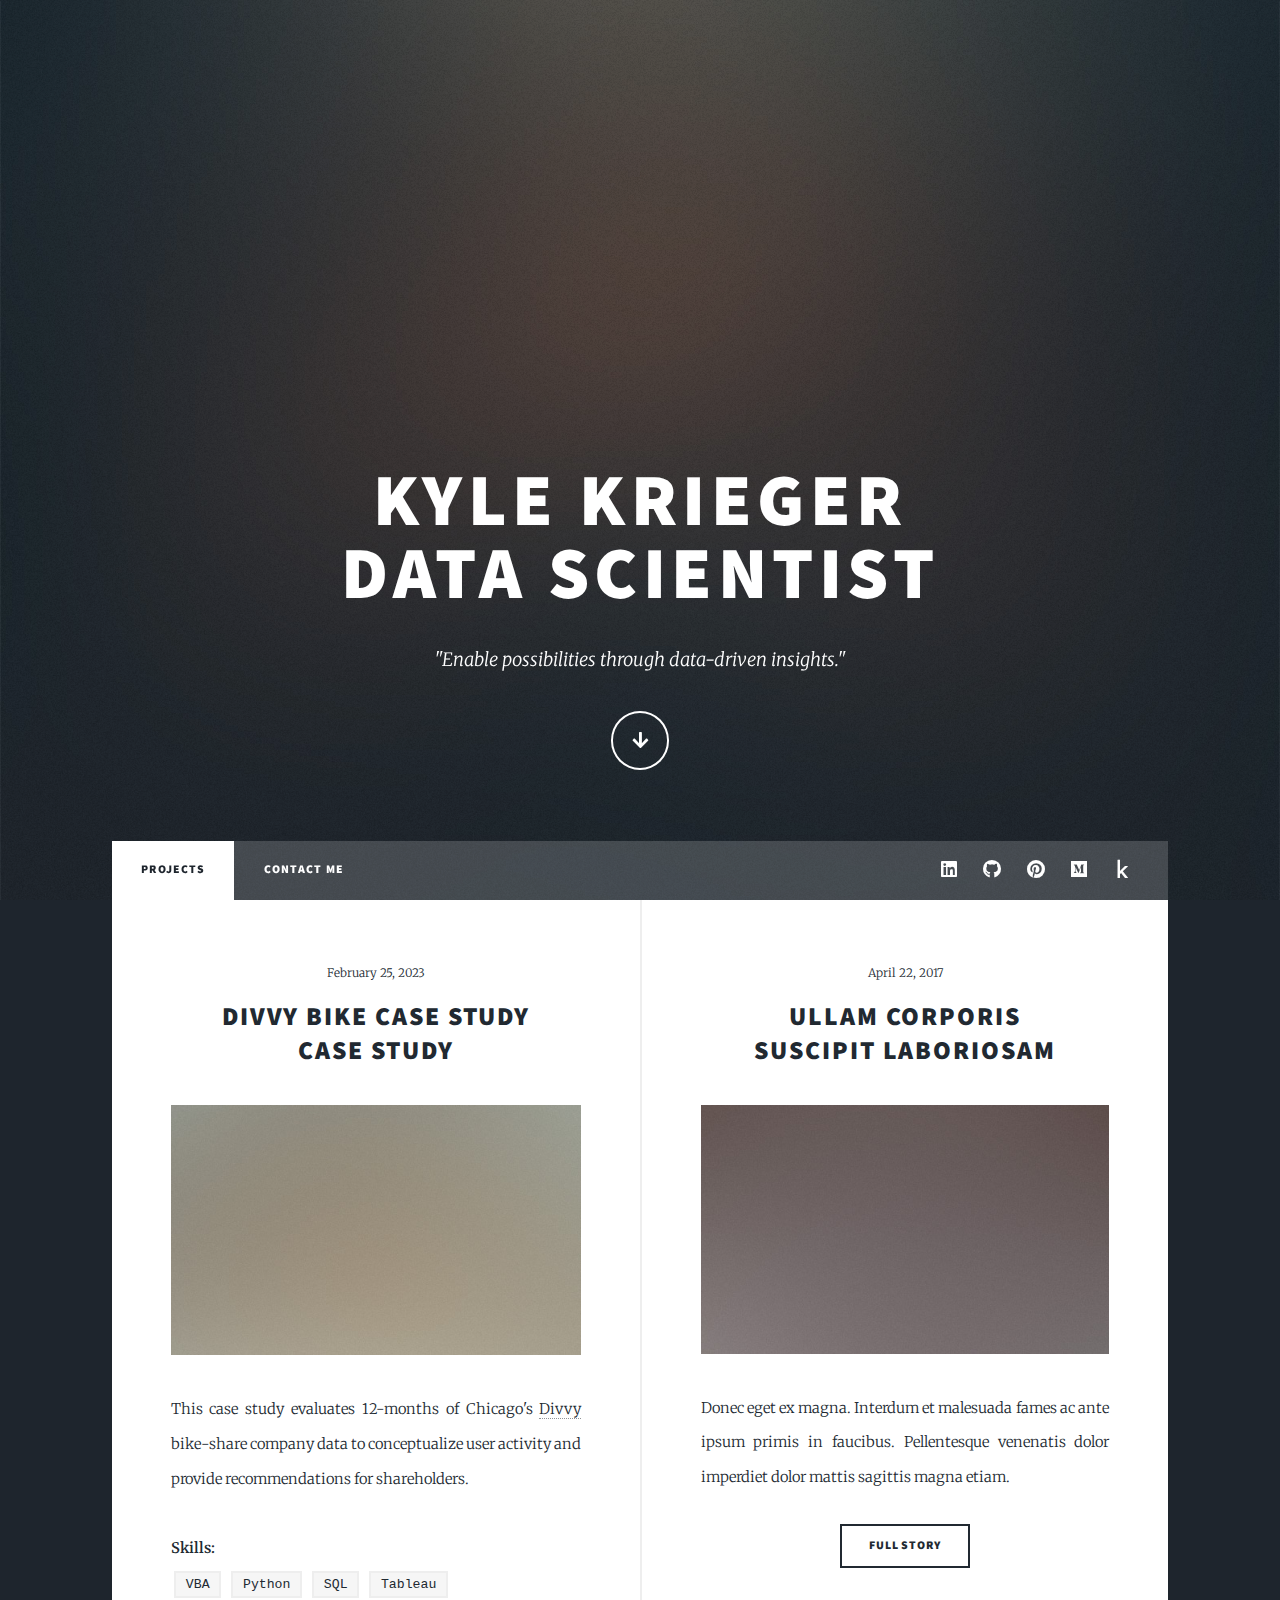
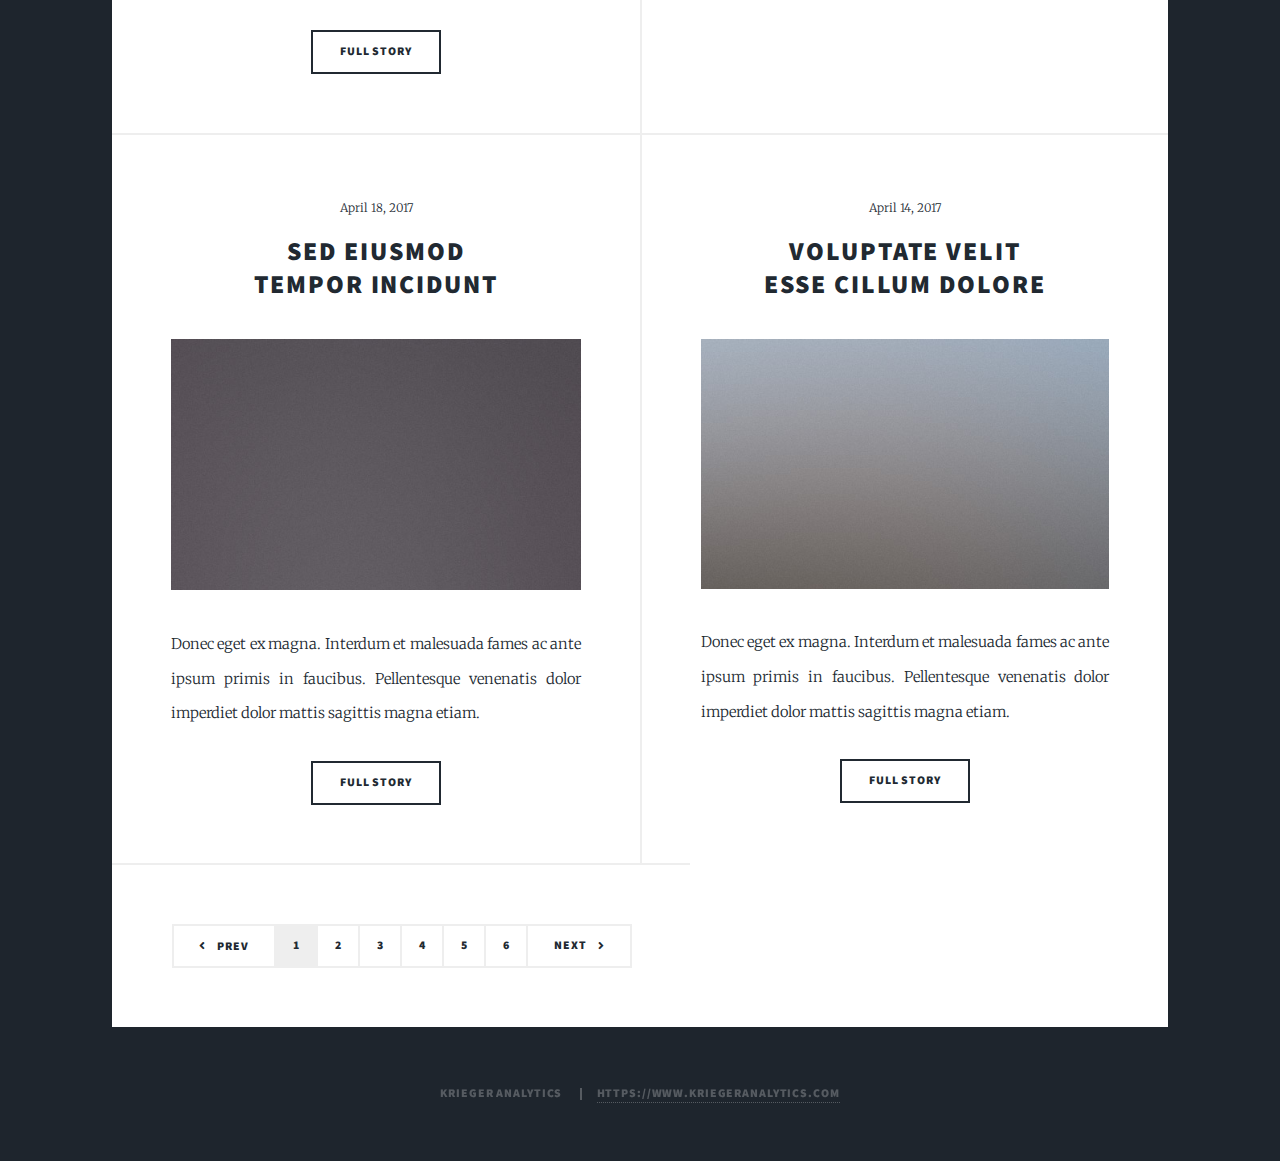
==== commit 976432e1: "Divvy Case Study Add" ====
--- a/index.html
+++ b/index.html
@@ -81,7 +81,7 @@
 										<code>SQL</code>
 										<code>Tableau</code>
 									<ul class="actions special">
-										<li><a href="#" class="button">Full Story</a></li>
+										<li><a href="divvy_case-study.html" class="button">Full Story</a></li>
 									</ul>
 								</article>
 								
--- a/assets/css/main.css
+++ b/assets/css/main.css
@@ -3760,31 +3760,78 @@
 			}
 
 		}
-
-/* Main */
-
-	#main {
+		
+/* pre-banner */
+	#pre-banner {
 		background-color: #ffffff;
-		position: relative;
-		margin: 0 auto;
 		width: calc(100% - 4rem);
 		max-width: 72rem;
-		z-index: 2;
+		margin: auto;
+	}
+	
+		#pre-banner > * {
+			padding: 2.5rem 3rem 2rem 3rem;
+			font-size: 4rem;
+			text-align: center;
+			margin: 0;
+		}
+
+/* Banner */
+	#banner {
+		background-color: #CCCCCC;
+		display: flex;
+		flex-wrap: wrap;
+		position: relative;
+		width: calc(100% - 4rem);
+	    max-width: 72rem;
+		margin: auto;
+		justify-content: space-between;
+		padding: 2.5rem 3rem 2rem 3rem;
+		}
+		
+
+		.left-section, .center-section, .right-section {
+		  width: 30%;
+		}
+
+		.left-section {
+		  order: 1;
+		}
+
+		.center-section {
+		  order: 2;
+		}
+
+		.right-section {
+		  order: 3;
+		}
+
+/* Main */
+
+	#main {
+	  background-color: #ffffff;
+	  display: flex;
+	  flex-wrap: wrap;
+	  position: relative;
+	  margin: 0 auto;
+	  width: calc(100% - 4rem);
+	  max-width: 72rem;
+	  z-index: 2;
 	}
 
 		#main > * {
-			padding: 4rem 4rem 2rem 4rem ;
-			border-top: solid 2px #eeeeee;
-			margin: 0;
-		}
-
-			#main > *:first-child {
-				border-top: 0;
-			}
+		  padding: 4rem 4rem 2rem 4rem ;
+		  border-top: solid 2px #eeeeee;
+		  margin: 0;
+		}
+
+		#main > *:first-child {
+		  border-top: 0;
+		}
 
 		#main > footer {
-			text-align: center;
-		}
+		  text-align: center;
+		}			
 
 		#main > .post {
 			padding: 8rem 8rem 6rem 8rem ;
@@ -3829,7 +3876,7 @@
 						margin: 0 0 1.5rem 0;
 					}
 
-			}
+			}		
 
 		#main > .posts {
 			display: -moz-flex;
@@ -3952,6 +3999,8 @@
 			}
 
 		}
+
+
 
 /* Footer */
 
